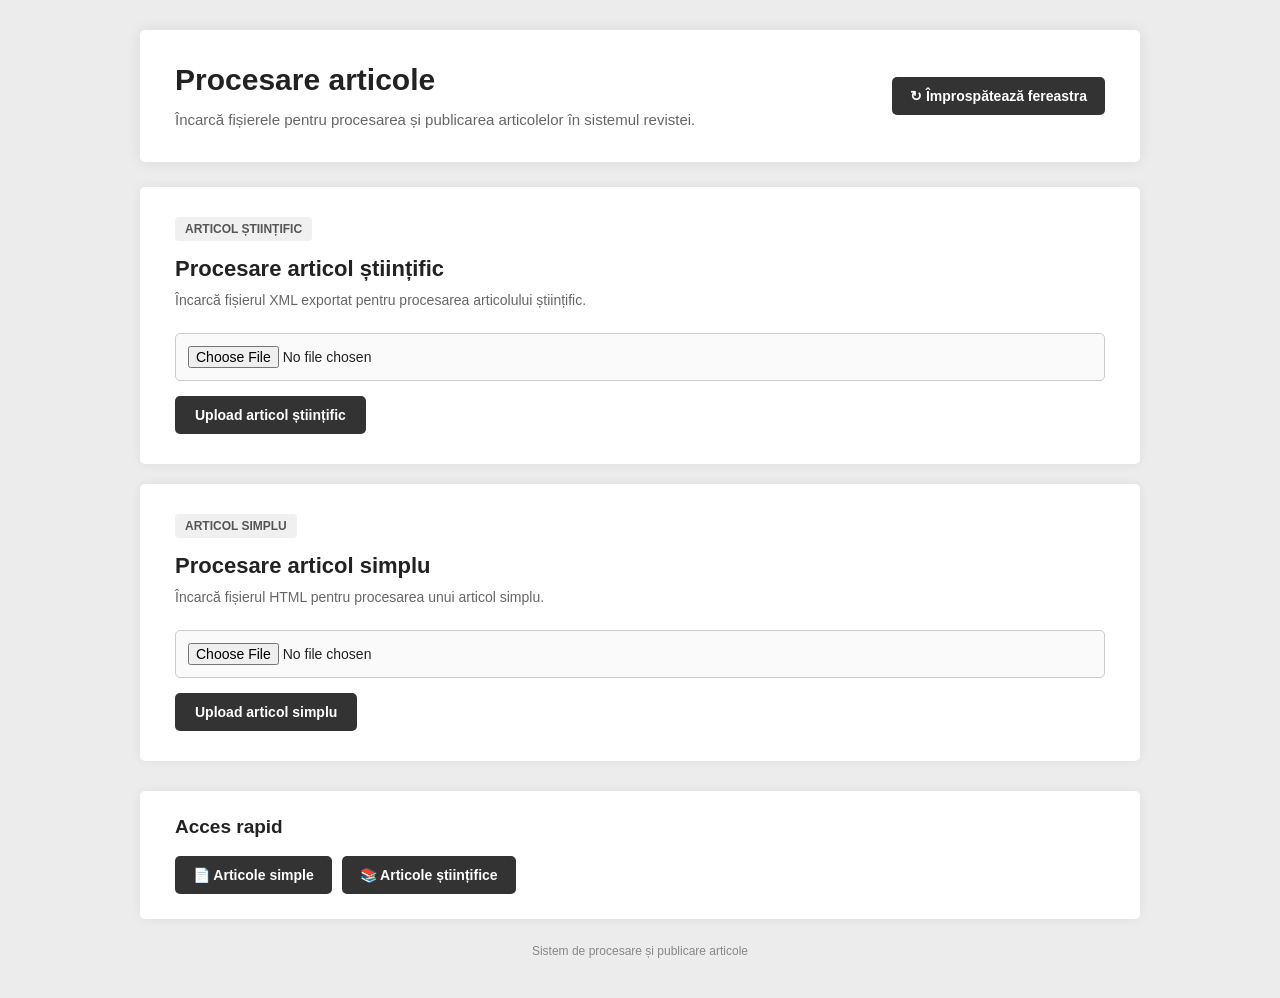
==== templates/index.html @ 657e6677 "Update index.html" ====
<!DOCTYPE html>

<html lang="ro">

<head>

    <meta charset="UTF-8">

    <meta
        name="viewport"
        content="width=device-width, initial-scale=1.0"
    >

    <title>Procesare articole</title>


    <style>

        /* ==================================================
           GENERAL
           ================================================== */

        * {
            box-sizing: border-box;
        }


        body {

            margin: 0;

            padding: 30px;

            background: #ececec;

            font-family:
                Arial,
                Helvetica,
                sans-serif;

            color: #222;

        }


        /* ==================================================
           CONTAINER PRINCIPAL
           ================================================== */

        .page-container {

            width: 100%;

            max-width: 1000px;

            margin: 0 auto;

        }


        /* ==================================================
           HEADER
           ================================================== */

        .page-header {

            background: #fff;

            padding: 30px 35px;

            border-radius: 5px;

            box-shadow:
                0 0 15px rgba(0,0,0,0.08);

            margin-bottom: 25px;

            display: flex;

            justify-content: space-between;

            align-items: center;

            gap: 25px;

        }


        .page-header-content {

            flex: 1;

        }


        .page-header h1 {

            margin: 0 0 10px 0;

            font-size: 30px;

            line-height: 1.3;

        }


        .page-header p {

            margin: 0;

            color: #666;

            font-size: 15px;

            line-height: 1.5;

        }


        /* ==================================================
           BUTON REFRESH
           ================================================== */

        .refresh-button {

            flex-shrink: 0;

            display: inline-flex;

            align-items: center;

            justify-content: center;

            gap: 7px;

            padding: 11px 18px;

            border: 0;

            border-radius: 5px;

            background: #333;

            color: #fff;

            font-size: 14px;

            font-weight: bold;

            cursor: pointer;

            white-space: nowrap;

        }


        .refresh-button:hover {

            background: #555;

        }


        .refresh-button:active {

            transform: translateY(1px);

        }


        /* ==================================================
           CARDURI PROCESARE
           ================================================== */

        .processing-card {

            background: #fff;

            padding: 30px 35px;

            border-radius: 5px;

            box-shadow:
                0 0 12px rgba(0,0,0,0.06);

            margin-bottom: 20px;

        }


        .processing-card h2 {

            margin: 0 0 8px 0;

            font-size: 22px;

        }


        .processing-description {

            margin: 0 0 22px 0;

            color: #666;

            font-size: 14px;

            line-height: 1.5;

        }


        /* ==================================================
           LABEL TIP ARTICOL
           ================================================== */

        .article-type {

            display: inline-block;

            margin-bottom: 15px;

            padding: 5px 10px;

            border-radius: 4px;

            background: #f0f0f0;

            color: #555;

            font-size: 12px;

            font-weight: bold;

        }


        /* ==================================================
           FORMULAR
           ================================================== */

        .upload-form {

            display: flex;

            flex-direction: column;

            gap: 15px;

        }


        /* ==================================================
           FILE INPUT
           ================================================== */

        .file-input {

            width: 100%;

            padding: 12px;

            border: 1px solid #ccc;

            border-radius: 5px;

            background: #fafafa;

            font-size: 14px;

            cursor: pointer;

        }


        .file-input:hover {

            background: #f5f5f5;

        }


        /* ==================================================
           BUTOANE UPLOAD
           ================================================== */

        .upload-button {

            display: inline-block;

            width: fit-content;

            padding: 11px 20px;

            border: 0;

            border-radius: 5px;

            background: #333;

            color: #fff;

            cursor: pointer;

            font-size: 14px;

            font-weight: bold;

        }


        .upload-button:hover {

            background: #555;

        }


        .upload-button:disabled {

            background: #999;

            cursor: not-allowed;

        }


        /* ==================================================
           ARTICOL SIMPLU
           ================================================== */

        .simple-button {

            background: #333;

        }


        .simple-button:hover {

            background: #555;

        }


        /* ==================================================
           ZONA PROGRES
           ================================================== */

        .progress-container {

            display: none;

            margin-top: 20px;

            padding: 20px;

            background: #fafafa;

            border: 1px solid #ddd;

            border-radius: 5px;

        }


        .progress-container.active {

            display: block;

        }


        .progress-header {

            display: flex;

            justify-content: space-between;

            align-items: center;

            margin-bottom: 10px;

            gap: 15px;

        }


        .progress-title {

            font-size: 14px;

            font-weight: bold;

            color: #333;

        }


        .progress-percent {

            font-size: 14px;

            font-weight: bold;

            color: #555;

        }


        .progress-bar {

            width: 100%;

            height: 20px;

            background: #e5e5e5;

            border-radius: 10px;

            overflow: hidden;

        }


        .progress-fill {

            width: 0%;

            height: 100%;

            background: #333;

            border-radius: 10px;

            transition: width 0.4s ease;

        }


        .progress-status {

            margin-top: 10px;

            color: #666;

            font-size: 13px;

        }


        /* ==================================================
           SUCCES
           ================================================== */

        .success-message {

            display: none;

            margin-top: 20px;

            padding: 20px;

            background: #f5f5f5;

            border: 1px solid #bbb;

            border-radius: 5px;

        }


        .success-message.active {

            display: block;

        }


        .success-title {

            margin-bottom: 8px;

            font-size: 18px;

            font-weight: bold;

            color: #198754;

        }


        .success-text {

            margin-bottom: 15px;

            color: #555;

            font-size: 14px;

        }


        .back-processing-button {

            display: inline-block;

            padding: 10px 18px;

            border-radius: 5px;

            background: #333;

            color: #fff;

            text-decoration: none;

            font-size: 14px;

            font-weight: bold;

            cursor: pointer;

            border: 0;

        }


        .back-processing-button:hover {

            background: #555;

        }


        /* ==================================================
           EROARE
           ================================================== */

        .error-message {

            display: none;

            margin-top: 20px;

            padding: 20px;

            background: #fafafa;

            border: 1px solid #bbb;

            border-radius: 5px;

        }


        .error-message.active {

            display: block;

        }


        .error-title {

            margin-bottom: 8px;

            font-size: 18px;

            font-weight: bold;

            color: #b00000;

        }


        .error-text {

            margin-bottom: 15px;

            color: #555;

            font-size: 14px;

            line-height: 1.5;

            word-break: break-word;

        }


        /* ==================================================
           NAVIGARE
           ================================================== */

        .navigation-section {

            background: #fff;

            padding: 25px 35px;

            border-radius: 5px;

            box-shadow:
                0 0 12px rgba(0,0,0,0.06);

            margin-top: 30px;

        }


        .navigation-title {

            margin: 0 0 18px 0;

            font-size: 19px;

        }


        .navigation-buttons {

            display: flex;

            flex-wrap: wrap;

            gap: 10px;

        }


        .navigation-button {

            display: inline-block;

            padding: 11px 18px;

            border-radius: 5px;

            background: #333;

            color: #fff;

            text-decoration: none;

            font-size: 14px;

            font-weight: bold;

        }


        .navigation-button:hover {

            background: #555;

        }


        .navigation-button.simple {

            background: #333;

        }


        .navigation-button.simple:hover {

            background: #555;

        }


        /* ==================================================
           FOOTER
           ================================================== */

        .footer {

            text-align: center;

            padding: 25px 0 10px 0;

            color: #888;

            font-size: 12px;

        }


        /* ==================================================
           MOBILE
           ================================================== */

        @media (max-width: 700px) {

            body {

                padding: 10px;

            }


            .page-header,
            .processing-card,
            .navigation-section {

                padding: 22px;

            }


            .page-header {

                flex-direction: column;

                align-items: stretch;

            }


            .page-header h1 {

                font-size: 25px;

            }


            .processing-card h2 {

                font-size: 20px;

            }


            .refresh-button {

                width: 100%;

            }


            .upload-button,
            .navigation-button {

                width: 100%;

                text-align: center;

            }


            .navigation-buttons {

                flex-direction: column;

            }


            .progress-header {

                align-items: flex-start;

            }

        }

    </style>

</head>


<body>


<div class="page-container">


    <!-- ==================================================
         HEADER
         ================================================== -->

    <header class="page-header">


        <div class="page-header-content">

            <h1>
                Procesare articole
            </h1>


            <p>
                Încarcă fișierele pentru procesarea și publicarea
                articolelor în sistemul revistei.
            </p>

        </div>


        <!-- ==================================================
             BUTON REFRESH
             ================================================== -->

        <button
            type="button"
            class="refresh-button"
            onclick="window.location.reload();"
            title="Împrospătează pagina"
        >
            ↻ Împrospătează fereastra
        </button>


    </header>


    <!-- ==================================================
         ARTICOL ȘTIINȚIFIC
         ================================================== -->

    <section
        class="processing-card"
        id="scientificCard"
    >

        <span class="article-type">
            ARTICOL ȘTIINȚIFIC
        </span>


        <h2>
            Procesare articol științific
        </h2>


        <p class="processing-description">
            Încarcă fișierul XML exportat pentru procesarea
            articolului științific.
        </p>


        <form
            id="scientificForm"
            action="/upload/"
            method="post"
            enctype="multipart/form-data"
            class="upload-form"
        >

            <input
                type="file"
                name="file"
                accept=".xml"
                class="file-input"
                id="scientificFile"
                required
            >


            <button
                type="submit"
                class="upload-button"
                id="scientificButton"
            >
                Upload articol științific
            </button>

        </form>


        <!-- ==================================================
             PROGRES ȘTIINȚIFIC
             ================================================== -->

        <div
            class="progress-container"
            id="scientificProgress"
        >

            <div class="progress-header">

                <div
                    class="progress-title"
                    id="scientificProgressTitle"
                >
                    Se procesează articolul...
                </div>


                <div
                    class="progress-percent"
                    id="scientificProgressPercent"
                >
                    0%
                </div>

            </div>


            <div class="progress-bar">

                <div
                    class="progress-fill"
                    id="scientificProgressFill"
                ></div>

            </div>


            <div
                class="progress-status"
                id="scientificProgressStatus"
            >
                Se pregătește fișierul...
            </div>

        </div>


        <!-- ==================================================
             SUCCES ȘTIINȚIFIC
             ================================================== -->

        <div
            class="success-message"
            id="scientificSuccess"
        >

            <div class="success-title">
                ✓ Articol procesat cu succes!
            </div>


            <div class="success-text">
                Articolul științific a fost procesat și
                publicat cu succes în sistem.
            </div>

        </div>


        <!-- ==================================================
             EROARE ȘTIINȚIFICĂ
             ================================================== -->

        <div
            class="error-message"
            id="scientificError"
        >

            <div class="error-title">
                ✕ A apărut o eroare
            </div>


            <div
                class="error-text"
                id="scientificErrorText"
            >
                Articolul nu a putut fi procesat.
            </div>


            <button
                type="button"
                class="back-processing-button"
                onclick="resetProcessing('scientific')"
            >
                ← Încearcă din nou
            </button>

        </div>

    </section>


    <!-- ==================================================
         ARTICOL SIMPLU
         ================================================== -->

    <section
        class="processing-card"
        id="simpleCard"
    >

        <span class="article-type">
            ARTICOL SIMPLU
        </span>


        <h2>
            Procesare articol simplu
        </h2>


        <p class="processing-description">
            Încarcă fișierul HTML pentru procesarea
            unui articol simplu.
        </p>


        <form
            id="simpleForm"
            action="/upload-simple/"
            method="post"
            enctype="multipart/form-data"
            class="upload-form"
        >

            <input
                type="file"
                name="file"
                accept=".html"
                class="file-input"
                id="simpleFile"
                required
            >


            <button
                type="submit"
                class="upload-button simple-button"
                id="simpleButton"
            >
                Upload articol simplu
            </button>

        </form>


        <!-- ==================================================
             PROGRES SIMPLU
             ================================================== -->

        <div
            class="progress-container"
            id="simpleProgress"
        >

            <div class="progress-header">

                <div
                    class="progress-title"
                    id="simpleProgressTitle"
                >
                    Se procesează articolul...
                </div>


                <div
                    class="progress-percent"
                    id="simpleProgressPercent"
                >
                    0%
                </div>

            </div>


            <div class="progress-bar">

                <div
                    class="progress-fill"
                    id="simpleProgressFill"
                ></div>

            </div>


            <div
                class="progress-status"
                id="simpleProgressStatus"
            >
                Se pregătește fișierul...
            </div>

        </div>


        <!-- ==================================================
             SUCCES SIMPLU
             ================================================== -->

        <div
            class="success-message"
            id="simpleSuccess"
        >

            <div class="success-title">
                ✓ Articol procesat cu succes!
            </div>


            <div class="success-text">
                Articolul simplu a fost procesat și
                publicat cu succes în sistem.
            </div>

        </div>


        <!-- ==================================================
             EROARE SIMPLU
             ================================================== -->

        <div
            class="error-message"
            id="simpleError"
        >

            <div class="error-title">
                ✕ A apărut o eroare
            </div>


            <div
                class="error-text"
                id="simpleErrorText"
            >
                Articolul nu a putut fi procesat.
            </div>


            <button
                type="button"
                class="back-processing-button"
                onclick="resetProcessing('simple')"
            >
                ← Încearcă din nou
            </button>

        </div>

    </section>


    <!-- ==================================================
         NAVIGARE
         ================================================== -->

    <section class="navigation-section">

        <h2 class="navigation-title">
            Acces rapid
        </h2>


        <div class="navigation-buttons">


            <!-- ARTICOLE SIMPLE -->

            <a
                href="https://diaconu-daniel.ro/reviste/simple/articole/"
                class="navigation-button simple"
                target="_blank"
                rel="noopener noreferrer"
            >
                📄 Articole simple
            </a>


            <!-- ARTICOLE ȘTIINȚIFICE -->

            <a
                href="https://diaconu-daniel.ro/reviste/articole.php"
                class="navigation-button"
                target="_blank"
                rel="noopener noreferrer"
            >
                📚 Articole științifice
            </a>


        </div>

    </section>


    <!-- ==================================================
         FOOTER
         ================================================== -->

    <div class="footer">

        Sistem de procesare și publicare articole

    </div>


</div>


<script>


/* ======================================================
   FUNCȚIE GENERALĂ - PROGRES
   ====================================================== */

function setProgress(type, percent, status)
{

    const prefix =
        type === 'scientific'
            ? 'scientific'
            : 'simple';


    const fill =
        document.getElementById(
            prefix + 'ProgressFill'
        );


    const percentElement =
        document.getElementById(
            prefix + 'ProgressPercent'
        );


    const statusElement =
        document.getElementById(
            prefix + 'ProgressStatus'
        );


    fill.style.width =
        percent + '%';


    percentElement.textContent =
        percent + '%';


    statusElement.textContent =
        status;

}


/* ======================================================
   AFIȘARE PROGRES
   ====================================================== */

function showProgress(type)
{

    const prefix =
        type === 'scientific'
            ? 'scientific'
            : 'simple';


    document
        .getElementById(
            prefix + 'Progress'
        )
        .classList.add('active');


    document
        .getElementById(
            prefix + 'Success'
        )
        .classList.remove('active');


    document
        .getElementById(
            prefix + 'Error'
        )
        .classList.remove('active');


    setProgress(
        type,
        0,
        'Se pregătește fișierul...'
    );

}


/* ======================================================
   SUCCES
   ====================================================== */

function showSuccess(type)
{

    const prefix =
        type === 'scientific'
            ? 'scientific'
            : 'simple';


    setProgress(
        type,
        100,
        'Procesarea a fost finalizată.'
    );


    setTimeout(
        function()
        {

            document
                .getElementById(
                    prefix + 'Progress'
                )
                .classList.remove('active');


            document
                .getElementById(
                    prefix + 'Success'
                )
                .classList.add('active');


        },
        500
    );

}


/* ======================================================
   EROARE
   ====================================================== */

function showError(type, message)
{

    const prefix =
        type === 'scientific'
            ? 'scientific'
            : 'simple';


    document
        .getElementById(
            prefix + 'Progress'
        )
        .classList.remove('active');


    document
        .getElementById(
            prefix + 'ErrorText'
        )
        .textContent =
            message ||
            'Articolul nu a putut fi procesat.';


    document
        .getElementById(
            prefix + 'Error'
        )
        .classList.add('active');

}


/* ======================================================
   RESET
   ====================================================== */

function resetProcessing(type)
{

    const prefix =
        type === 'scientific'
            ? 'scientific'
            : 'simple';


    document
        .getElementById(
            prefix + 'Progress'
        )
        .classList.remove('active');


    document
        .getElementById(
            prefix + 'Success'
        )
        .classList.remove('active');


    document
        .getElementById(
            prefix + 'Error'
        )
        .classList.remove('active');


    document
        .getElementById(
            prefix + 'Form'
        )
        .reset();


    document
        .getElementById(
            prefix + 'Button'
        )
        .disabled = false;


    setProgress(
        type,
        0,
        'Se pregătește fișierul...'
    );

}


/* ======================================================
   PROGRES ANIMAT
   ====================================================== */

function simulateProgress(type)
{

    let progress = 0;


    setProgress(
        type,
        5,
        'Se încarcă fișierul...'
    );


    const interval =
        setInterval(
            function()
            {

                if (progress < 25) {

                    progress += 5;

                    setProgress(
                        type,
                        progress,
                        'Se salvează fișierul...'
                    );

                }

                else if (progress < 50) {

                    progress += 3;

                    setProgress(
                        type,
                        progress,
                        'Se procesează fișierul...'
                    );

                }

                else if (progress < 75) {

                    progress += 2;

                    setProgress(
                        type,
                        progress,
                        'Se generează conținutul...'
                    );

                }

                else if (progress < 90) {

                    progress += 1;

                    setProgress(
                        type,
                        progress,
                        'Se publică articolul...'
                    );

                }

                else {

                    clearInterval(
                        interval
                    );

                }

            },
            180
        );


    return interval;

}


/* ======================================================
   UPLOAD GENERAL
   ====================================================== */

async function processUpload(
    type,
    form
)
{

    const prefix =
        type === 'scientific'
            ? 'scientific'
            : 'simple';


    const button =
        document.getElementById(
            prefix + 'Button'
        );


    const fileInput =
        document.getElementById(
            prefix + 'File'
        );


    const file =
        fileInput.files[0];


    if (!file) {

        alert(
            'Selectează mai întâi un fișier.'
        );

        return;

    }


    /* --------------------------------------------------
       Pregătire
       -------------------------------------------------- */

    button.disabled = true;


    showProgress(
        type
    );


    const progressInterval =
        simulateProgress(
            type
        );


    /* --------------------------------------------------
       FormData
       -------------------------------------------------- */

    const formData =
        new FormData();


    formData.append(
        'file',
        file
    );


    try {


        /* ----------------------------------------------
           Upload
           ---------------------------------------------- */

        const response =
            await fetch(
                form.action,
                {
                    method: 'POST',
                    body: formData
                }
            );


        /* ----------------------------------------------
           Citim răspunsul
           ---------------------------------------------- */

        const text =
            await response.text();


        let data;


        try {

            data =
                JSON.parse(text);

        }

        catch (jsonError) {

            throw new Error(
                'Serverul nu a returnat un răspuns JSON valid.'
            );

        }


        /* ----------------------------------------------
           Oprim progresul animat
           ---------------------------------------------- */

        clearInterval(
            progressInterval
        );


        /* ----------------------------------------------
           Verificare succes
           ---------------------------------------------- */

        if (
            response.ok &&
            data.success
        ) {

            showSuccess(
                type
            );


            return;

        }


        /* ----------------------------------------------
           Eroare API
           ---------------------------------------------- */

        throw new Error(
            data.message ||
            'Articolul nu a putut fi procesat.'
        );


    }

    catch (error) {


        clearInterval(
            progressInterval
        );


        console.error(
            'Upload error:',
            error
        );


        showError(
            type,
            error.message
        );


        button.disabled =
            false;

    }

}


/* ======================================================
   FORMULAR ARTICOL ȘTIINȚIFIC
   ====================================================== */

document
    .getElementById(
        'scientificForm'
    )
    .addEventListener(
        'submit',
        function(event)
        {

            event.preventDefault();


            processUpload(
                'scientific',
                this
            );

        }
    );


/* ======================================================
   FORMULAR ARTICOL SIMPLU
   ====================================================== */

document
    .getElementById(
        'simpleForm'
    )
    .addEventListener(
        'submit',
        function(event)
        {

            event.preventDefault();


            processUpload(
                'simple',
                this
            );

        }
    );


</script>


</body>

</html>
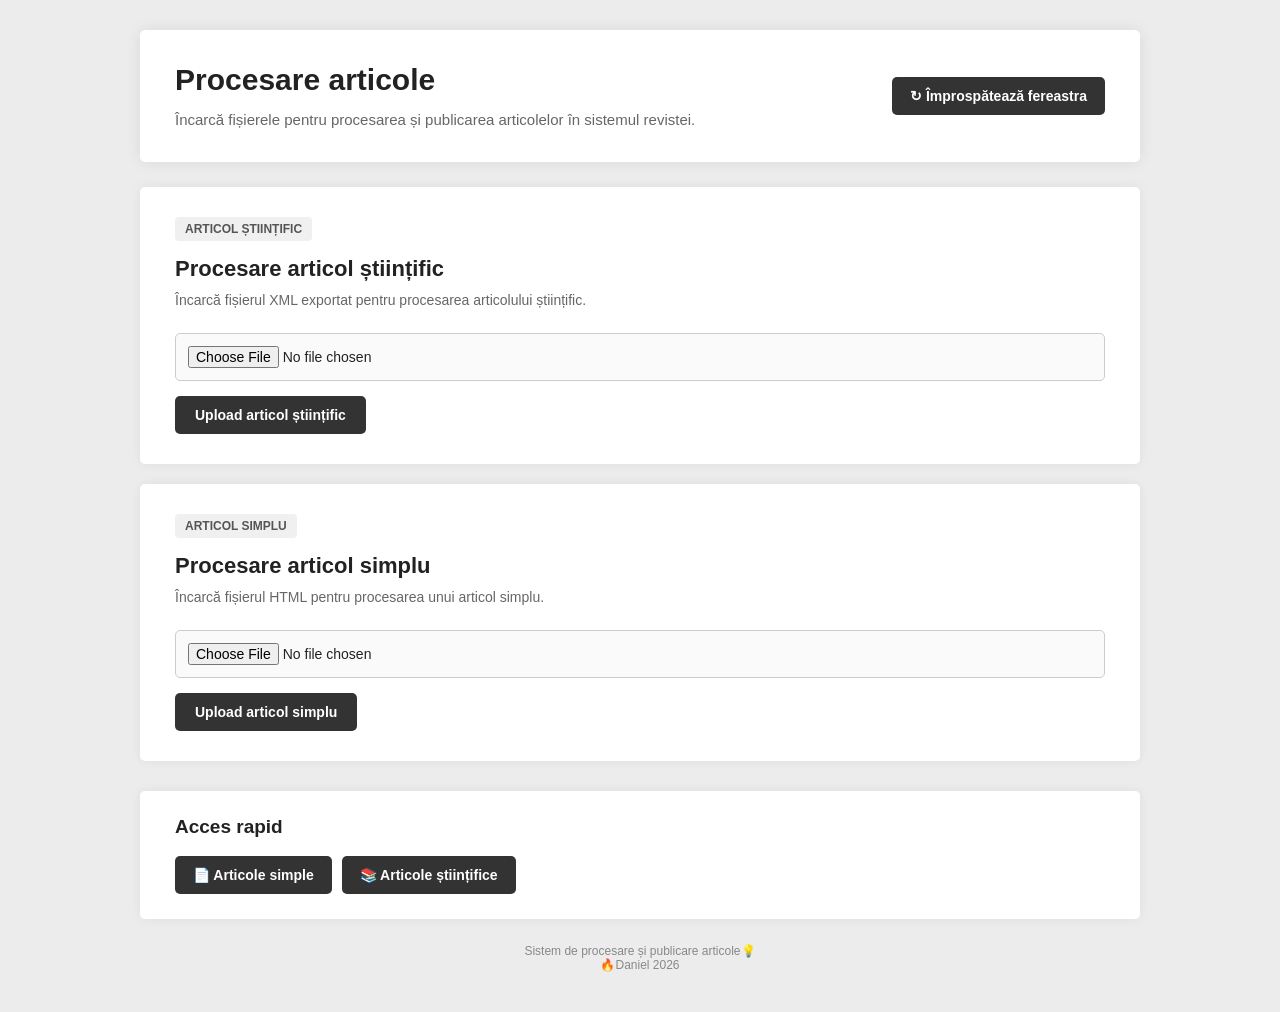
==== commit 477b6f90: "Update index.html" ====
--- a/templates/index.html
+++ b/templates/index.html
@@ -1184,7 +1184,8 @@
 
     <div class="footer">
 
-        Sistem de procesare și publicare articole
+        Sistem de procesare și publicare articole💡<br>
+        🔥Daniel 2026
 
     </div>
 
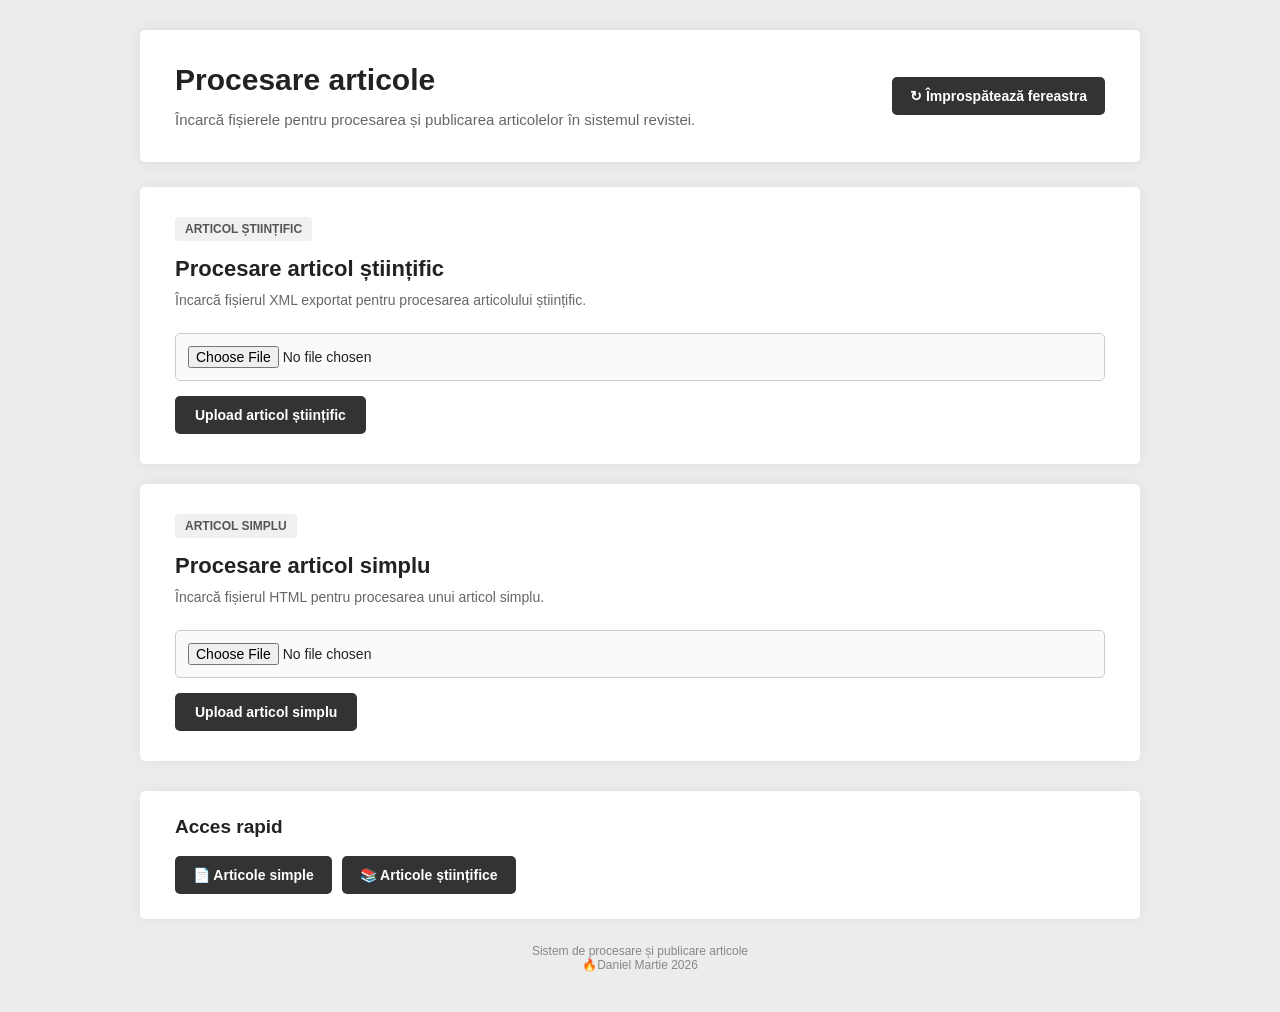
==== commit 33d13c71: "Update index.html" ====
--- a/templates/index.html
+++ b/templates/index.html
@@ -1184,8 +1184,8 @@
 
     <div class="footer">
 
-        Sistem de procesare și publicare articole💡<br>
-        🔥Daniel 2026
+        Sistem de procesare și publicare articole<br>
+        🔥Daniel Martie 2026
 
     </div>
 
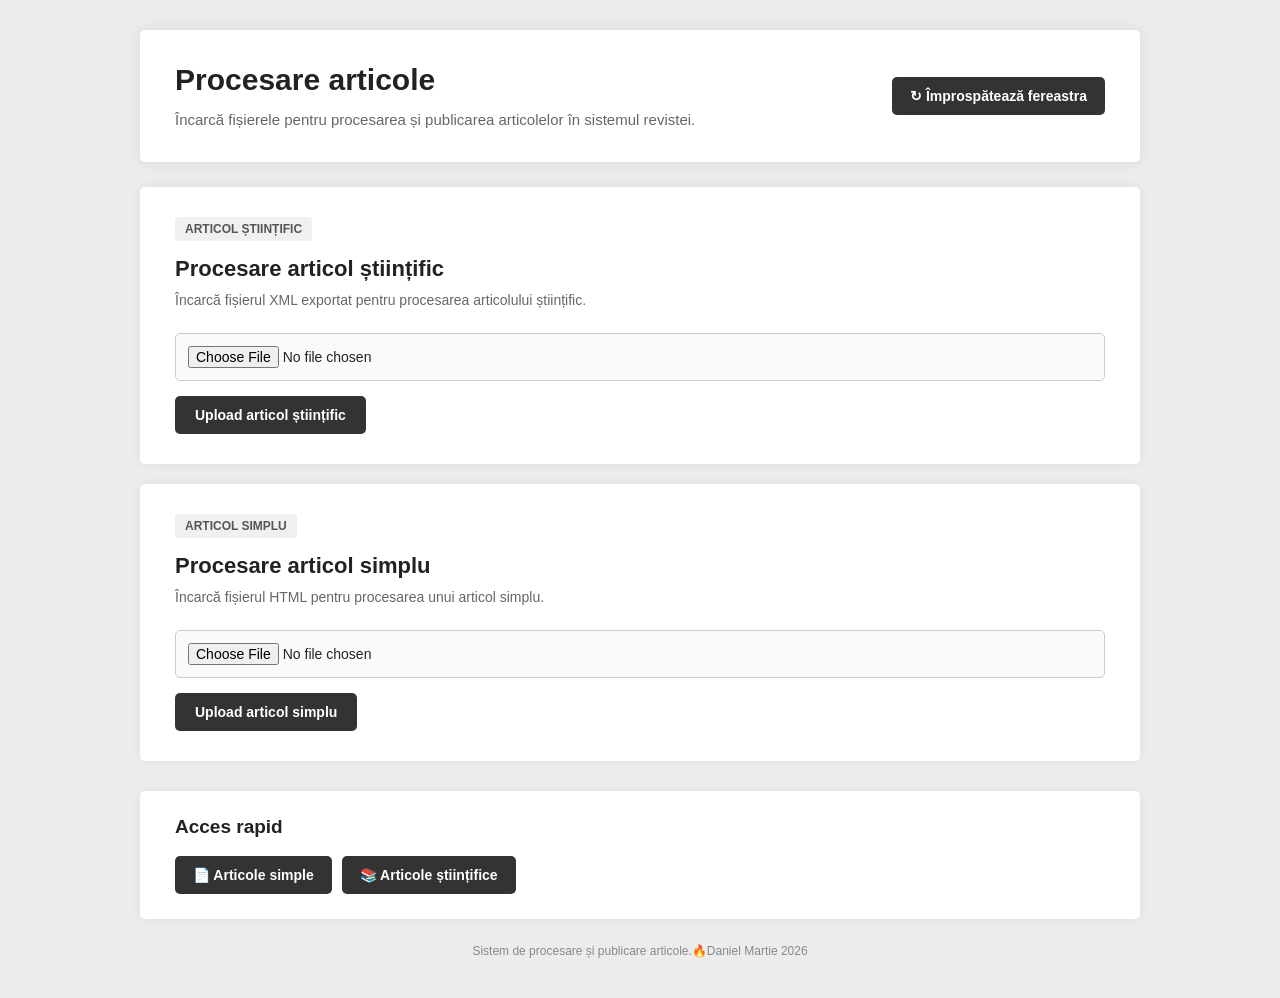
==== commit a15aeb7a: "Update index.html" ====
--- a/templates/index.html
+++ b/templates/index.html
@@ -1184,8 +1184,7 @@
 
     <div class="footer">
 
-        Sistem de procesare și publicare articole<br>
-        🔥Daniel Martie 2026
+        Sistem de procesare și publicare articole.🔥Daniel Martie 2026
 
     </div>
 
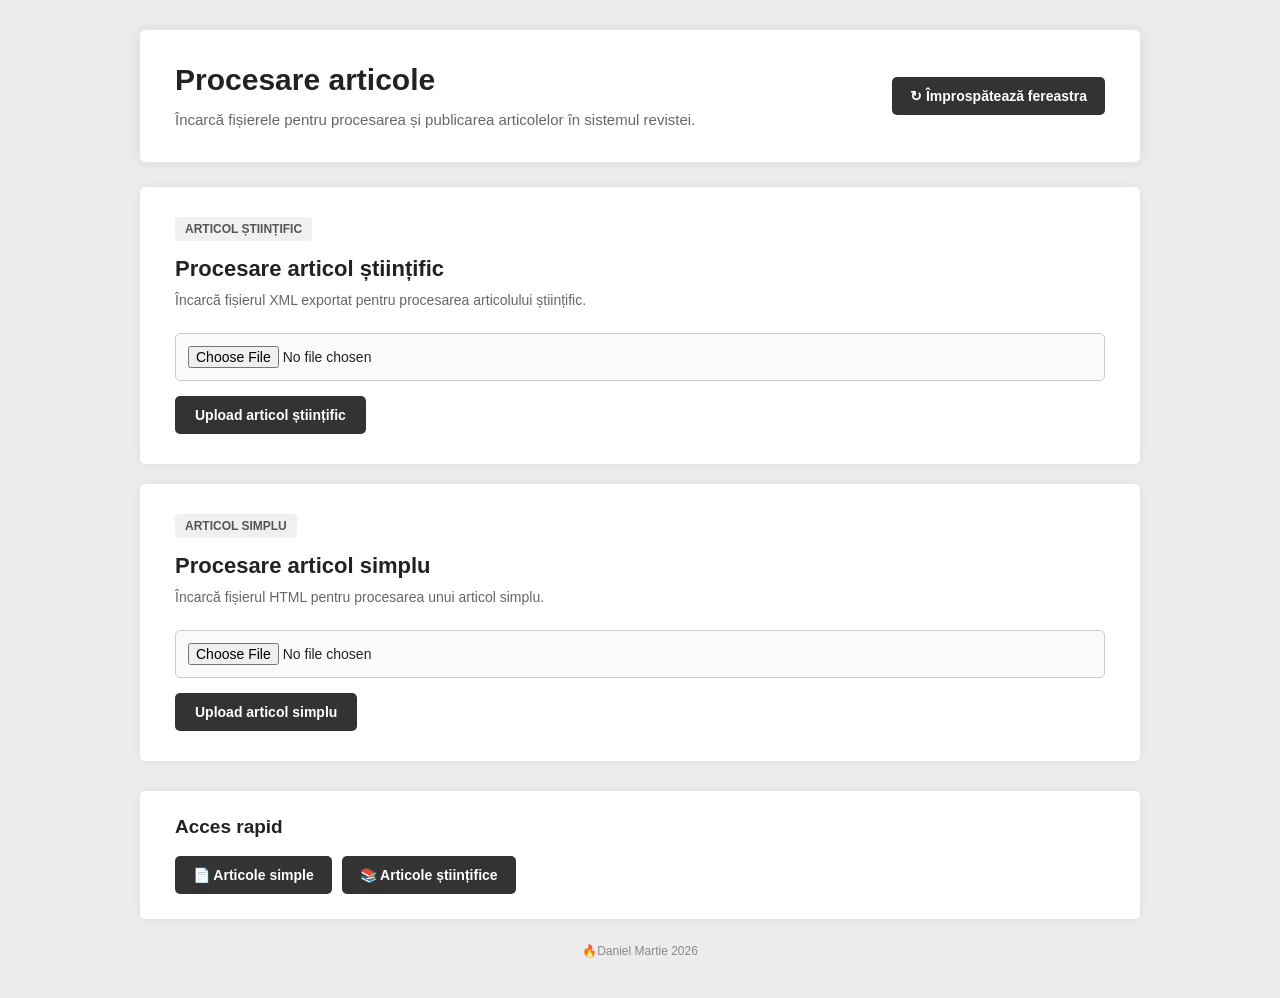
==== commit 39ed9e52: "Update index.html" ====
--- a/templates/index.html
+++ b/templates/index.html
@@ -1184,7 +1184,7 @@
 
     <div class="footer">
 
-        Sistem de procesare și publicare articole.🔥Daniel Martie 2026
+       🔥Daniel Martie 2026
 
     </div>
 
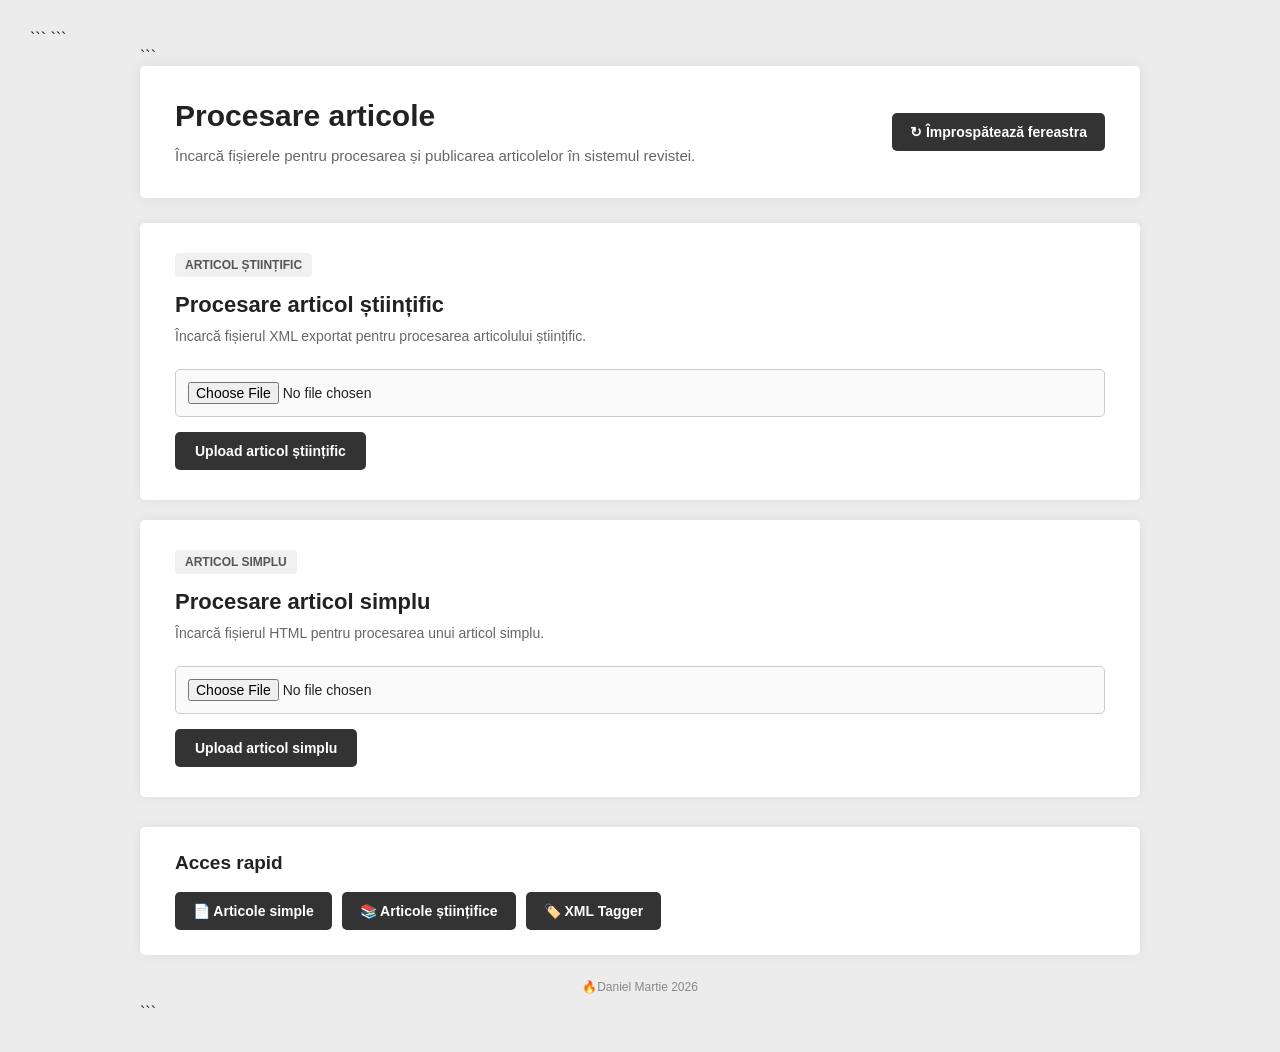
==== commit 4afe733e: "Update index.html" ====
--- a/templates/index.html
+++ b/templates/index.html
@@ -4,1193 +4,1220 @@
 
 <head>
 
-    <meta charset="UTF-8">
-
-    <meta
-        name="viewport"
-        content="width=device-width, initial-scale=1.0"
+```
+<meta charset="UTF-8">
+
+<meta
+    name="viewport"
+    content="width=device-width, initial-scale=1.0"
+>
+
+<title>Procesare articole</title>
+
+
+<style>
+
+    /* ==================================================
+       GENERAL
+       ================================================== */
+
+    * {
+        box-sizing: border-box;
+    }
+
+
+    body {
+
+        margin: 0;
+
+        padding: 30px;
+
+        background: #ececec;
+
+        font-family:
+            Arial,
+            Helvetica,
+            sans-serif;
+
+        color: #222;
+
+    }
+
+
+    /* ==================================================
+       CONTAINER PRINCIPAL
+       ================================================== */
+
+    .page-container {
+
+        width: 100%;
+
+        max-width: 1000px;
+
+        margin: 0 auto;
+
+    }
+
+
+    /* ==================================================
+       HEADER
+       ================================================== */
+
+    .page-header {
+
+        background: #fff;
+
+        padding: 30px 35px;
+
+        border-radius: 5px;
+
+        box-shadow:
+            0 0 15px rgba(0,0,0,0.08);
+
+        margin-bottom: 25px;
+
+        display: flex;
+
+        justify-content: space-between;
+
+        align-items: center;
+
+        gap: 25px;
+
+    }
+
+
+    .page-header-content {
+
+        flex: 1;
+
+    }
+
+
+    .page-header h1 {
+
+        margin: 0 0 10px 0;
+
+        font-size: 30px;
+
+        line-height: 1.3;
+
+    }
+
+
+    .page-header p {
+
+        margin: 0;
+
+        color: #666;
+
+        font-size: 15px;
+
+        line-height: 1.5;
+
+    }
+
+
+    /* ==================================================
+       BUTON REFRESH
+       ================================================== */
+
+    .refresh-button {
+
+        flex-shrink: 0;
+
+        display: inline-flex;
+
+        align-items: center;
+
+        justify-content: center;
+
+        gap: 7px;
+
+        padding: 11px 18px;
+
+        border: 0;
+
+        border-radius: 5px;
+
+        background: #333;
+
+        color: #fff;
+
+        font-size: 14px;
+
+        font-weight: bold;
+
+        cursor: pointer;
+
+        white-space: nowrap;
+
+    }
+
+
+    .refresh-button:hover {
+
+        background: #555;
+
+    }
+
+
+    .refresh-button:active {
+
+        transform: translateY(1px);
+
+    }
+
+
+    /* ==================================================
+       CARDURI PROCESARE
+       ================================================== */
+
+    .processing-card {
+
+        background: #fff;
+
+        padding: 30px 35px;
+
+        border-radius: 5px;
+
+        box-shadow:
+            0 0 12px rgba(0,0,0,0.06);
+
+        margin-bottom: 20px;
+
+    }
+
+
+    .processing-card h2 {
+
+        margin: 0 0 8px 0;
+
+        font-size: 22px;
+
+    }
+
+
+    .processing-description {
+
+        margin: 0 0 22px 0;
+
+        color: #666;
+
+        font-size: 14px;
+
+        line-height: 1.5;
+
+    }
+
+
+    /* ==================================================
+       LABEL TIP ARTICOL
+       ================================================== */
+
+    .article-type {
+
+        display: inline-block;
+
+        margin-bottom: 15px;
+
+        padding: 5px 10px;
+
+        border-radius: 4px;
+
+        background: #f0f0f0;
+
+        color: #555;
+
+        font-size: 12px;
+
+        font-weight: bold;
+
+    }
+
+
+    /* ==================================================
+       FORMULAR
+       ================================================== */
+
+    .upload-form {
+
+        display: flex;
+
+        flex-direction: column;
+
+        gap: 15px;
+
+    }
+
+
+    /* ==================================================
+       FILE INPUT
+       ================================================== */
+
+    .file-input {
+
+        width: 100%;
+
+        padding: 12px;
+
+        border: 1px solid #ccc;
+
+        border-radius: 5px;
+
+        background: #fafafa;
+
+        font-size: 14px;
+
+        cursor: pointer;
+
+    }
+
+
+    .file-input:hover {
+
+        background: #f5f5f5;
+
+    }
+
+
+    /* ==================================================
+       BUTOANE UPLOAD
+       ================================================== */
+
+    .upload-button {
+
+        display: inline-block;
+
+        width: fit-content;
+
+        padding: 11px 20px;
+
+        border: 0;
+
+        border-radius: 5px;
+
+        background: #333;
+
+        color: #fff;
+
+        cursor: pointer;
+
+        font-size: 14px;
+
+        font-weight: bold;
+
+    }
+
+
+    .upload-button:hover {
+
+        background: #555;
+
+    }
+
+
+    .upload-button:disabled {
+
+        background: #999;
+
+        cursor: not-allowed;
+
+    }
+
+
+    /* ==================================================
+       ARTICOL SIMPLU
+       ================================================== */
+
+    .simple-button {
+
+        background: #333;
+
+    }
+
+
+    .simple-button:hover {
+
+        background: #555;
+
+    }
+
+
+    /* ==================================================
+       ZONA PROGRES
+       ================================================== */
+
+    .progress-container {
+
+        display: none;
+
+        margin-top: 20px;
+
+        padding: 20px;
+
+        background: #fafafa;
+
+        border: 1px solid #ddd;
+
+        border-radius: 5px;
+
+    }
+
+
+    .progress-container.active {
+
+        display: block;
+
+    }
+
+
+    .progress-header {
+
+        display: flex;
+
+        justify-content: space-between;
+
+        align-items: center;
+
+        margin-bottom: 10px;
+
+        gap: 15px;
+
+    }
+
+
+    .progress-title {
+
+        font-size: 14px;
+
+        font-weight: bold;
+
+        color: #333;
+
+    }
+
+
+    .progress-percent {
+
+        font-size: 14px;
+
+        font-weight: bold;
+
+        color: #555;
+
+    }
+
+
+    .progress-bar {
+
+        width: 100%;
+
+        height: 20px;
+
+        background: #e5e5e5;
+
+        border-radius: 10px;
+
+        overflow: hidden;
+
+    }
+
+
+    .progress-fill {
+
+        width: 0%;
+
+        height: 100%;
+
+        background: #333;
+
+        border-radius: 10px;
+
+        transition: width 0.4s ease;
+
+    }
+
+
+    .progress-status {
+
+        margin-top: 10px;
+
+        color: #666;
+
+        font-size: 13px;
+
+    }
+
+
+    /* ==================================================
+       SUCCES
+       ================================================== */
+
+    .success-message {
+
+        display: none;
+
+        margin-top: 20px;
+
+        padding: 20px;
+
+        background: #f5f5f5;
+
+        border: 1px solid #bbb;
+
+        border-radius: 5px;
+
+    }
+
+
+    .success-message.active {
+
+        display: block;
+
+    }
+
+
+    .success-title {
+
+        margin-bottom: 8px;
+
+        font-size: 18px;
+
+        font-weight: bold;
+
+        color: #198754;
+
+    }
+
+
+    .success-text {
+
+        margin-bottom: 15px;
+
+        color: #555;
+
+        font-size: 14px;
+
+    }
+
+
+    .back-processing-button {
+
+        display: inline-block;
+
+        padding: 10px 18px;
+
+        border-radius: 5px;
+
+        background: #333;
+
+        color: #fff;
+
+        text-decoration: none;
+
+        font-size: 14px;
+
+        font-weight: bold;
+
+        cursor: pointer;
+
+        border: 0;
+
+    }
+
+
+    .back-processing-button:hover {
+
+        background: #555;
+
+    }
+
+
+    /* ==================================================
+       EROARE
+       ================================================== */
+
+    .error-message {
+
+        display: none;
+
+        margin-top: 20px;
+
+        padding: 20px;
+
+        background: #fafafa;
+
+        border: 1px solid #bbb;
+
+        border-radius: 5px;
+
+    }
+
+
+    .error-message.active {
+
+        display: block;
+
+    }
+
+
+    .error-title {
+
+        margin-bottom: 8px;
+
+        font-size: 18px;
+
+        font-weight: bold;
+
+        color: #b00000;
+
+    }
+
+
+    .error-text {
+
+        margin-bottom: 15px;
+
+        color: #555;
+
+        font-size: 14px;
+
+        line-height: 1.5;
+
+        word-break: break-word;
+
+    }
+
+
+    /* ==================================================
+       NAVIGARE
+       ================================================== */
+
+    .navigation-section {
+
+        background: #fff;
+
+        padding: 25px 35px;
+
+        border-radius: 5px;
+
+        box-shadow:
+            0 0 12px rgba(0,0,0,0.06);
+
+        margin-top: 30px;
+
+    }
+
+
+    .navigation-title {
+
+        margin: 0 0 18px 0;
+
+        font-size: 19px;
+
+    }
+
+
+    .navigation-buttons {
+
+        display: flex;
+
+        flex-wrap: wrap;
+
+        gap: 10px;
+
+    }
+
+
+    .navigation-button {
+
+        display: inline-block;
+
+        padding: 11px 18px;
+
+        border-radius: 5px;
+
+        background: #333;
+
+        color: #fff;
+
+        text-decoration: none;
+
+        font-size: 14px;
+
+        font-weight: bold;
+
+    }
+
+
+    .navigation-button:hover {
+
+        background: #555;
+
+    }
+
+
+    .navigation-button.simple {
+
+        background: #333;
+
+    }
+
+
+    .navigation-button.simple:hover {
+
+        background: #555;
+
+    }
+
+
+    /* ==================================================
+       XML TAGGER
+       ================================================== */
+
+    .navigation-button.tagger {
+
+        background: #333;
+
+    }
+
+
+    .navigation-button.tagger:hover {
+
+        background: #555;
+
+    }
+
+
+    /* ==================================================
+       FOOTER
+       ================================================== */
+
+    .footer {
+
+        text-align: center;
+
+        padding: 25px 0 10px 0;
+
+        color: #888;
+
+        font-size: 12px;
+
+    }
+
+
+    /* ==================================================
+       MOBILE
+       ================================================== */
+
+    @media (max-width: 700px) {
+
+        body {
+
+            padding: 10px;
+
+        }
+
+
+        .page-header,
+        .processing-card,
+        .navigation-section {
+
+            padding: 22px;
+
+        }
+
+
+        .page-header {
+
+            flex-direction: column;
+
+            align-items: stretch;
+
+        }
+
+
+        .page-header h1 {
+
+            font-size: 25px;
+
+        }
+
+
+        .processing-card h2 {
+
+            font-size: 20px;
+
+        }
+
+
+        .refresh-button {
+
+            width: 100%;
+
+        }
+
+
+        .upload-button,
+        .navigation-button {
+
+            width: 100%;
+
+            text-align: center;
+
+        }
+
+
+        .navigation-buttons {
+
+            flex-direction: column;
+
+        }
+
+
+        .progress-header {
+
+            align-items: flex-start;
+
+        }
+
+    }
+
+</style>
+```
+
+</head>
+
+<body>
+
+<div class="page-container">
+
+```
+<!-- ==================================================
+     HEADER
+     ================================================== -->
+
+<header class="page-header">
+
+
+    <div class="page-header-content">
+
+        <h1>
+            Procesare articole
+        </h1>
+
+
+        <p>
+            Încarcă fișierele pentru procesarea și publicarea
+            articolelor în sistemul revistei.
+        </p>
+
+    </div>
+
+
+    <!-- ==================================================
+         BUTON REFRESH
+         ================================================== -->
+
+    <button
+        type="button"
+        class="refresh-button"
+        onclick="window.location.reload();"
+        title="Împrospătează pagina"
     >
-
-    <title>Procesare articole</title>
-
-
-    <style>
-
-        /* ==================================================
-           GENERAL
-           ================================================== */
-
-        * {
-            box-sizing: border-box;
-        }
-
-
-        body {
-
-            margin: 0;
-
-            padding: 30px;
-
-            background: #ececec;
-
-            font-family:
-                Arial,
-                Helvetica,
-                sans-serif;
-
-            color: #222;
-
-        }
-
-
-        /* ==================================================
-           CONTAINER PRINCIPAL
-           ================================================== */
-
-        .page-container {
-
-            width: 100%;
-
-            max-width: 1000px;
-
-            margin: 0 auto;
-
-        }
-
-
-        /* ==================================================
-           HEADER
-           ================================================== */
-
-        .page-header {
-
-            background: #fff;
-
-            padding: 30px 35px;
-
-            border-radius: 5px;
-
-            box-shadow:
-                0 0 15px rgba(0,0,0,0.08);
-
-            margin-bottom: 25px;
-
-            display: flex;
-
-            justify-content: space-between;
-
-            align-items: center;
-
-            gap: 25px;
-
-        }
-
-
-        .page-header-content {
-
-            flex: 1;
-
-        }
-
-
-        .page-header h1 {
-
-            margin: 0 0 10px 0;
-
-            font-size: 30px;
-
-            line-height: 1.3;
-
-        }
-
-
-        .page-header p {
-
-            margin: 0;
-
-            color: #666;
-
-            font-size: 15px;
-
-            line-height: 1.5;
-
-        }
-
-
-        /* ==================================================
-           BUTON REFRESH
-           ================================================== */
-
-        .refresh-button {
-
-            flex-shrink: 0;
-
-            display: inline-flex;
-
-            align-items: center;
-
-            justify-content: center;
-
-            gap: 7px;
-
-            padding: 11px 18px;
-
-            border: 0;
-
-            border-radius: 5px;
-
-            background: #333;
-
-            color: #fff;
-
-            font-size: 14px;
-
-            font-weight: bold;
-
-            cursor: pointer;
-
-            white-space: nowrap;
-
-        }
-
-
-        .refresh-button:hover {
-
-            background: #555;
-
-        }
-
-
-        .refresh-button:active {
-
-            transform: translateY(1px);
-
-        }
-
-
-        /* ==================================================
-           CARDURI PROCESARE
-           ================================================== */
-
-        .processing-card {
-
-            background: #fff;
-
-            padding: 30px 35px;
-
-            border-radius: 5px;
-
-            box-shadow:
-                0 0 12px rgba(0,0,0,0.06);
-
-            margin-bottom: 20px;
-
-        }
-
-
-        .processing-card h2 {
-
-            margin: 0 0 8px 0;
-
-            font-size: 22px;
-
-        }
-
-
-        .processing-description {
-
-            margin: 0 0 22px 0;
-
-            color: #666;
-
-            font-size: 14px;
-
-            line-height: 1.5;
-
-        }
-
-
-        /* ==================================================
-           LABEL TIP ARTICOL
-           ================================================== */
-
-        .article-type {
-
-            display: inline-block;
-
-            margin-bottom: 15px;
-
-            padding: 5px 10px;
-
-            border-radius: 4px;
-
-            background: #f0f0f0;
-
-            color: #555;
-
-            font-size: 12px;
-
-            font-weight: bold;
-
-        }
-
-
-        /* ==================================================
-           FORMULAR
-           ================================================== */
-
-        .upload-form {
-
-            display: flex;
-
-            flex-direction: column;
-
-            gap: 15px;
-
-        }
-
-
-        /* ==================================================
-           FILE INPUT
-           ================================================== */
-
-        .file-input {
-
-            width: 100%;
-
-            padding: 12px;
-
-            border: 1px solid #ccc;
-
-            border-radius: 5px;
-
-            background: #fafafa;
-
-            font-size: 14px;
-
-            cursor: pointer;
-
-        }
-
-
-        .file-input:hover {
-
-            background: #f5f5f5;
-
-        }
-
-
-        /* ==================================================
-           BUTOANE UPLOAD
-           ================================================== */
-
-        .upload-button {
-
-            display: inline-block;
-
-            width: fit-content;
-
-            padding: 11px 20px;
-
-            border: 0;
-
-            border-radius: 5px;
-
-            background: #333;
-
-            color: #fff;
-
-            cursor: pointer;
-
-            font-size: 14px;
-
-            font-weight: bold;
-
-        }
-
-
-        .upload-button:hover {
-
-            background: #555;
-
-        }
-
-
-        .upload-button:disabled {
-
-            background: #999;
-
-            cursor: not-allowed;
-
-        }
-
-
-        /* ==================================================
-           ARTICOL SIMPLU
-           ================================================== */
-
-        .simple-button {
-
-            background: #333;
-
-        }
-
-
-        .simple-button:hover {
-
-            background: #555;
-
-        }
-
-
-        /* ==================================================
-           ZONA PROGRES
-           ================================================== */
-
-        .progress-container {
-
-            display: none;
-
-            margin-top: 20px;
-
-            padding: 20px;
-
-            background: #fafafa;
-
-            border: 1px solid #ddd;
-
-            border-radius: 5px;
-
-        }
-
-
-        .progress-container.active {
-
-            display: block;
-
-        }
-
-
-        .progress-header {
-
-            display: flex;
-
-            justify-content: space-between;
-
-            align-items: center;
-
-            margin-bottom: 10px;
-
-            gap: 15px;
-
-        }
-
-
-        .progress-title {
-
-            font-size: 14px;
-
-            font-weight: bold;
-
-            color: #333;
-
-        }
-
-
-        .progress-percent {
-
-            font-size: 14px;
-
-            font-weight: bold;
-
-            color: #555;
-
-        }
-
-
-        .progress-bar {
-
-            width: 100%;
-
-            height: 20px;
-
-            background: #e5e5e5;
-
-            border-radius: 10px;
-
-            overflow: hidden;
-
-        }
-
-
-        .progress-fill {
-
-            width: 0%;
-
-            height: 100%;
-
-            background: #333;
-
-            border-radius: 10px;
-
-            transition: width 0.4s ease;
-
-        }
-
-
-        .progress-status {
-
-            margin-top: 10px;
-
-            color: #666;
-
-            font-size: 13px;
-
-        }
-
-
-        /* ==================================================
-           SUCCES
-           ================================================== */
-
-        .success-message {
-
-            display: none;
-
-            margin-top: 20px;
-
-            padding: 20px;
-
-            background: #f5f5f5;
-
-            border: 1px solid #bbb;
-
-            border-radius: 5px;
-
-        }
-
-
-        .success-message.active {
-
-            display: block;
-
-        }
-
-
-        .success-title {
-
-            margin-bottom: 8px;
-
-            font-size: 18px;
-
-            font-weight: bold;
-
-            color: #198754;
-
-        }
-
-
-        .success-text {
-
-            margin-bottom: 15px;
-
-            color: #555;
-
-            font-size: 14px;
-
-        }
-
-
-        .back-processing-button {
-
-            display: inline-block;
-
-            padding: 10px 18px;
-
-            border-radius: 5px;
-
-            background: #333;
-
-            color: #fff;
-
-            text-decoration: none;
-
-            font-size: 14px;
-
-            font-weight: bold;
-
-            cursor: pointer;
-
-            border: 0;
-
-        }
-
-
-        .back-processing-button:hover {
-
-            background: #555;
-
-        }
-
-
-        /* ==================================================
-           EROARE
-           ================================================== */
-
-        .error-message {
-
-            display: none;
-
-            margin-top: 20px;
-
-            padding: 20px;
-
-            background: #fafafa;
-
-            border: 1px solid #bbb;
-
-            border-radius: 5px;
-
-        }
-
-
-        .error-message.active {
-
-            display: block;
-
-        }
-
-
-        .error-title {
-
-            margin-bottom: 8px;
-
-            font-size: 18px;
-
-            font-weight: bold;
-
-            color: #b00000;
-
-        }
-
-
-        .error-text {
-
-            margin-bottom: 15px;
-
-            color: #555;
-
-            font-size: 14px;
-
-            line-height: 1.5;
-
-            word-break: break-word;
-
-        }
-
-
-        /* ==================================================
-           NAVIGARE
-           ================================================== */
-
-        .navigation-section {
-
-            background: #fff;
-
-            padding: 25px 35px;
-
-            border-radius: 5px;
-
-            box-shadow:
-                0 0 12px rgba(0,0,0,0.06);
-
-            margin-top: 30px;
-
-        }
-
-
-        .navigation-title {
-
-            margin: 0 0 18px 0;
-
-            font-size: 19px;
-
-        }
-
-
-        .navigation-buttons {
-
-            display: flex;
-
-            flex-wrap: wrap;
-
-            gap: 10px;
-
-        }
-
-
-        .navigation-button {
-
-            display: inline-block;
-
-            padding: 11px 18px;
-
-            border-radius: 5px;
-
-            background: #333;
-
-            color: #fff;
-
-            text-decoration: none;
-
-            font-size: 14px;
-
-            font-weight: bold;
-
-        }
-
-
-        .navigation-button:hover {
-
-            background: #555;
-
-        }
-
-
-        .navigation-button.simple {
-
-            background: #333;
-
-        }
-
-
-        .navigation-button.simple:hover {
-
-            background: #555;
-
-        }
-
-
-        /* ==================================================
-           FOOTER
-           ================================================== */
-
-        .footer {
-
-            text-align: center;
-
-            padding: 25px 0 10px 0;
-
-            color: #888;
-
-            font-size: 12px;
-
-        }
-
-
-        /* ==================================================
-           MOBILE
-           ================================================== */
-
-        @media (max-width: 700px) {
-
-            body {
-
-                padding: 10px;
-
-            }
-
-
-            .page-header,
-            .processing-card,
-            .navigation-section {
-
-                padding: 22px;
-
-            }
-
-
-            .page-header {
-
-                flex-direction: column;
-
-                align-items: stretch;
-
-            }
-
-
-            .page-header h1 {
-
-                font-size: 25px;
-
-            }
-
-
-            .processing-card h2 {
-
-                font-size: 20px;
-
-            }
-
-
-            .refresh-button {
-
-                width: 100%;
-
-            }
-
-
-            .upload-button,
-            .navigation-button {
-
-                width: 100%;
-
-                text-align: center;
-
-            }
-
-
-            .navigation-buttons {
-
-                flex-direction: column;
-
-            }
-
-
-            .progress-header {
-
-                align-items: flex-start;
-
-            }
-
-        }
-
-    </style>
-
-</head>
-
-
-<body>
-
-
-<div class="page-container">
+        ↻ Împrospătează fereastra
+    </button>
+
+
+</header>
+
+
+<!-- ==================================================
+     ARTICOL ȘTIINȚIFIC
+     ================================================== -->
+
+<section
+    class="processing-card"
+    id="scientificCard"
+>
+
+    <span class="article-type">
+        ARTICOL ȘTIINȚIFIC
+    </span>
+
+
+    <h2>
+        Procesare articol științific
+    </h2>
+
+
+    <p class="processing-description">
+        Încarcă fișierul XML exportat pentru procesarea
+        articolului științific.
+    </p>
+
+
+    <form
+        id="scientificForm"
+        action="/upload/"
+        method="post"
+        enctype="multipart/form-data"
+        class="upload-form"
+    >
+
+        <input
+            type="file"
+            name="file"
+            accept=".xml"
+            class="file-input"
+            id="scientificFile"
+            required
+        >
+
+
+        <button
+            type="submit"
+            class="upload-button"
+            id="scientificButton"
+        >
+            Upload articol științific
+        </button>
+
+    </form>
 
 
     <!-- ==================================================
-         HEADER
+         PROGRES ȘTIINȚIFIC
          ================================================== -->
 
-    <header class="page-header">
-
-
-        <div class="page-header-content">
-
-            <h1>
-                Procesare articole
-            </h1>
-
-
-            <p>
-                Încarcă fișierele pentru procesarea și publicarea
-                articolelor în sistemul revistei.
-            </p>
+    <div
+        class="progress-container"
+        id="scientificProgress"
+    >
+
+        <div class="progress-header">
+
+            <div
+                class="progress-title"
+                id="scientificProgressTitle"
+            >
+                Se procesează articolul...
+            </div>
+
+
+            <div
+                class="progress-percent"
+                id="scientificProgressPercent"
+            >
+                0%
+            </div>
 
         </div>
 
 
-        <!-- ==================================================
-             BUTON REFRESH
-             ================================================== -->
+        <div class="progress-bar">
+
+            <div
+                class="progress-fill"
+                id="scientificProgressFill"
+            ></div>
+
+        </div>
+
+
+        <div
+            class="progress-status"
+            id="scientificProgressStatus"
+        >
+            Se pregătește fișierul...
+        </div>
+
+    </div>
+
+
+    <!-- ==================================================
+         SUCCES ȘTIINȚIFIC
+         ================================================== -->
+
+    <div
+        class="success-message"
+        id="scientificSuccess"
+    >
+
+        <div class="success-title">
+            ✓ Articol procesat cu succes!
+        </div>
+
+
+        <div class="success-text">
+            Articolul științific a fost procesat și
+            publicat cu succes în sistem.
+        </div>
+
+    </div>
+
+
+    <!-- ==================================================
+         EROARE ȘTIINȚIFICĂ
+         ================================================== -->
+
+    <div
+        class="error-message"
+        id="scientificError"
+    >
+
+        <div class="error-title">
+            ✕ A apărut o eroare
+        </div>
+
+
+        <div
+            class="error-text"
+            id="scientificErrorText"
+        >
+            Articolul nu a putut fi procesat.
+        </div>
+
 
         <button
             type="button"
-            class="refresh-button"
-            onclick="window.location.reload();"
-            title="Împrospătează pagina"
+            class="back-processing-button"
+            onclick="resetProcessing('scientific')"
         >
-            ↻ Împrospătează fereastra
+            ← Încearcă din nou
         </button>
 
-
-    </header>
+    </div>
+
+</section>
+
+
+<!-- ==================================================
+     ARTICOL SIMPLU
+     ================================================== -->
+
+<section
+    class="processing-card"
+    id="simpleCard"
+>
+
+    <span class="article-type">
+        ARTICOL SIMPLU
+    </span>
+
+
+    <h2>
+        Procesare articol simplu
+    </h2>
+
+
+    <p class="processing-description">
+        Încarcă fișierul HTML pentru procesarea
+        unui articol simplu.
+    </p>
+
+
+    <form
+        id="simpleForm"
+        action="/upload-simple/"
+        method="post"
+        enctype="multipart/form-data"
+        class="upload-form"
+    >
+
+        <input
+            type="file"
+            name="file"
+            accept=".html"
+            class="file-input"
+            id="simpleFile"
+            required
+        >
+
+
+        <button
+            type="submit"
+            class="upload-button simple-button"
+            id="simpleButton"
+        >
+            Upload articol simplu
+        </button>
+
+    </form>
 
 
     <!-- ==================================================
-         ARTICOL ȘTIINȚIFIC
+         PROGRES SIMPLU
          ================================================== -->
 
-    <section
-        class="processing-card"
-        id="scientificCard"
+    <div
+        class="progress-container"
+        id="simpleProgress"
     >
 
-        <span class="article-type">
-            ARTICOL ȘTIINȚIFIC
-        </span>
-
-
-        <h2>
-            Procesare articol științific
-        </h2>
-
-
-        <p class="processing-description">
-            Încarcă fișierul XML exportat pentru procesarea
-            articolului științific.
-        </p>
-
-
-        <form
-            id="scientificForm"
-            action="/upload/"
-            method="post"
-            enctype="multipart/form-data"
-            class="upload-form"
+        <div class="progress-header">
+
+            <div
+                class="progress-title"
+                id="simpleProgressTitle"
+            >
+                Se procesează articolul...
+            </div>
+
+
+            <div
+                class="progress-percent"
+                id="simpleProgressPercent"
+            >
+                0%
+            </div>
+
+        </div>
+
+
+        <div class="progress-bar">
+
+            <div
+                class="progress-fill"
+                id="simpleProgressFill"
+            ></div>
+
+        </div>
+
+
+        <div
+            class="progress-status"
+            id="simpleProgressStatus"
         >
-
-            <input
-                type="file"
-                name="file"
-                accept=".xml"
-                class="file-input"
-                id="scientificFile"
-                required
-            >
-
-
-            <button
-                type="submit"
-                class="upload-button"
-                id="scientificButton"
-            >
-                Upload articol științific
-            </button>
-
-        </form>
-
-
-        <!-- ==================================================
-             PROGRES ȘTIINȚIFIC
-             ================================================== -->
+            Se pregătește fișierul...
+        </div>
+
+    </div>
+
+
+    <!-- ==================================================
+         SUCCES SIMPLU
+         ================================================== -->
+
+    <div
+        class="success-message"
+        id="simpleSuccess"
+    >
+
+        <div class="success-title">
+            ✓ Articol procesat cu succes!
+        </div>
+
+
+        <div class="success-text">
+            Articolul simplu a fost procesat și
+            publicat cu succes în sistem.
+        </div>
+
+    </div>
+
+
+    <!-- ==================================================
+         EROARE SIMPLU
+         ================================================== -->
+
+    <div
+        class="error-message"
+        id="simpleError"
+    >
+
+        <div class="error-title">
+            ✕ A apărut o eroare
+        </div>
+
 
         <div
-            class="progress-container"
-            id="scientificProgress"
+            class="error-text"
+            id="simpleErrorText"
         >
-
-            <div class="progress-header">
-
-                <div
-                    class="progress-title"
-                    id="scientificProgressTitle"
-                >
-                    Se procesează articolul...
-                </div>
-
-
-                <div
-                    class="progress-percent"
-                    id="scientificProgressPercent"
-                >
-                    0%
-                </div>
-
-            </div>
-
-
-            <div class="progress-bar">
-
-                <div
-                    class="progress-fill"
-                    id="scientificProgressFill"
-                ></div>
-
-            </div>
-
-
-            <div
-                class="progress-status"
-                id="scientificProgressStatus"
-            >
-                Se pregătește fișierul...
-            </div>
-
+            Articolul nu a putut fi procesat.
         </div>
 
 
-        <!-- ==================================================
-             SUCCES ȘTIINȚIFIC
-             ================================================== -->
-
-        <div
-            class="success-message"
-            id="scientificSuccess"
+        <button
+            type="button"
+            class="back-processing-button"
+            onclick="resetProcessing('simple')"
         >
-
-            <div class="success-title">
-                ✓ Articol procesat cu succes!
-            </div>
-
-
-            <div class="success-text">
-                Articolul științific a fost procesat și
-                publicat cu succes în sistem.
-            </div>
-
-        </div>
-
-
-        <!-- ==================================================
-             EROARE ȘTIINȚIFICĂ
-             ================================================== -->
-
-        <div
-            class="error-message"
-            id="scientificError"
+            ← Încearcă din nou
+        </button>
+
+    </div>
+
+</section>
+
+
+<!-- ==================================================
+     NAVIGARE
+     ================================================== -->
+
+<section class="navigation-section">
+
+    <h2 class="navigation-title">
+        Acces rapid
+    </h2>
+
+
+    <div class="navigation-buttons">
+
+
+        <!-- ARTICOLE SIMPLE -->
+
+        <a
+            href="https://diaconu-daniel.ro/reviste/simple/articole/"
+            class="navigation-button simple"
+            target="_blank"
+            rel="noopener noreferrer"
         >
-
-            <div class="error-title">
-                ✕ A apărut o eroare
-            </div>
-
-
-            <div
-                class="error-text"
-                id="scientificErrorText"
-            >
-                Articolul nu a putut fi procesat.
-            </div>
-
-
-            <button
-                type="button"
-                class="back-processing-button"
-                onclick="resetProcessing('scientific')"
-            >
-                ← Încearcă din nou
-            </button>
-
-        </div>
-
-    </section>
-
-
-    <!-- ==================================================
-         ARTICOL SIMPLU
-         ================================================== -->
-
-    <section
-        class="processing-card"
-        id="simpleCard"
-    >
-
-        <span class="article-type">
-            ARTICOL SIMPLU
-        </span>
-
-
-        <h2>
-            Procesare articol simplu
-        </h2>
-
-
-        <p class="processing-description">
-            Încarcă fișierul HTML pentru procesarea
-            unui articol simplu.
-        </p>
-
-
-        <form
-            id="simpleForm"
-            action="/upload-simple/"
-            method="post"
-            enctype="multipart/form-data"
-            class="upload-form"
+            📄 Articole simple
+        </a>
+
+
+        <!-- ARTICOLE ȘTIINȚIFICE -->
+
+        <a
+            href="https://diaconu-daniel.ro/reviste/articole.php"
+            class="navigation-button"
+            target="_blank"
+            rel="noopener noreferrer"
         >
-
-            <input
-                type="file"
-                name="file"
-                accept=".html"
-                class="file-input"
-                id="simpleFile"
-                required
-            >
-
-
-            <button
-                type="submit"
-                class="upload-button simple-button"
-                id="simpleButton"
-            >
-                Upload articol simplu
-            </button>
-
-        </form>
-
-
-        <!-- ==================================================
-             PROGRES SIMPLU
-             ================================================== -->
-
-        <div
-            class="progress-container"
-            id="simpleProgress"
+            📚 Articole științifice
+        </a>
+
+
+        <!-- XML TAGGER -->
+
+        <a
+            href="/xml-tagger"
+            class="navigation-button tagger"
         >
-
-            <div class="progress-header">
-
-                <div
-                    class="progress-title"
-                    id="simpleProgressTitle"
-                >
-                    Se procesează articolul...
-                </div>
-
-
-                <div
-                    class="progress-percent"
-                    id="simpleProgressPercent"
-                >
-                    0%
-                </div>
-
-            </div>
-
-
-            <div class="progress-bar">
-
-                <div
-                    class="progress-fill"
-                    id="simpleProgressFill"
-                ></div>
-
-            </div>
-
-
-            <div
-                class="progress-status"
-                id="simpleProgressStatus"
-            >
-                Se pregătește fișierul...
-            </div>
-
-        </div>
-
-
-        <!-- ==================================================
-             SUCCES SIMPLU
-             ================================================== -->
-
-        <div
-            class="success-message"
-            id="simpleSuccess"
-        >
-
-            <div class="success-title">
-                ✓ Articol procesat cu succes!
-            </div>
-
-
-            <div class="success-text">
-                Articolul simplu a fost procesat și
-                publicat cu succes în sistem.
-            </div>
-
-        </div>
-
-
-        <!-- ==================================================
-             EROARE SIMPLU
-             ================================================== -->
-
-        <div
-            class="error-message"
-            id="simpleError"
-        >
-
-            <div class="error-title">
-                ✕ A apărut o eroare
-            </div>
-
-
-            <div
-                class="error-text"
-                id="simpleErrorText"
-            >
-                Articolul nu a putut fi procesat.
-            </div>
-
-
-            <button
-                type="button"
-                class="back-processing-button"
-                onclick="resetProcessing('simple')"
-            >
-                ← Încearcă din nou
-            </button>
-
-        </div>
-
-    </section>
-
-
-    <!-- ==================================================
-         NAVIGARE
-         ================================================== -->
-
-    <section class="navigation-section">
-
-        <h2 class="navigation-title">
-            Acces rapid
-        </h2>
-
-
-        <div class="navigation-buttons">
-
-
-            <!-- ARTICOLE SIMPLE -->
-
-            <a
-                href="https://diaconu-daniel.ro/reviste/simple/articole/"
-                class="navigation-button simple"
-                target="_blank"
-                rel="noopener noreferrer"
-            >
-                📄 Articole simple
-            </a>
-
-
-            <!-- ARTICOLE ȘTIINȚIFICE -->
-
-            <a
-                href="https://diaconu-daniel.ro/reviste/articole.php"
-                class="navigation-button"
-                target="_blank"
-                rel="noopener noreferrer"
-            >
-                📚 Articole științifice
-            </a>
-
-
-        </div>
-
-    </section>
-
-
-    <!-- ==================================================
-         FOOTER
-         ================================================== -->
-
-    <div class="footer">
-
-       🔥Daniel Martie 2026
+            🏷️ XML Tagger
+        </a>
+
 
     </div>
 
+</section>
+
+
+<!-- ==================================================
+     FOOTER
+     ================================================== -->
+
+<div class="footer">
+
+   🔥Daniel Martie 2026
 
 </div>
-
+```
+
+</div>
 
 <script>
 
@@ -1750,7 +1777,6 @@
 
 </script>
 
-
 </body>
 
 </html>
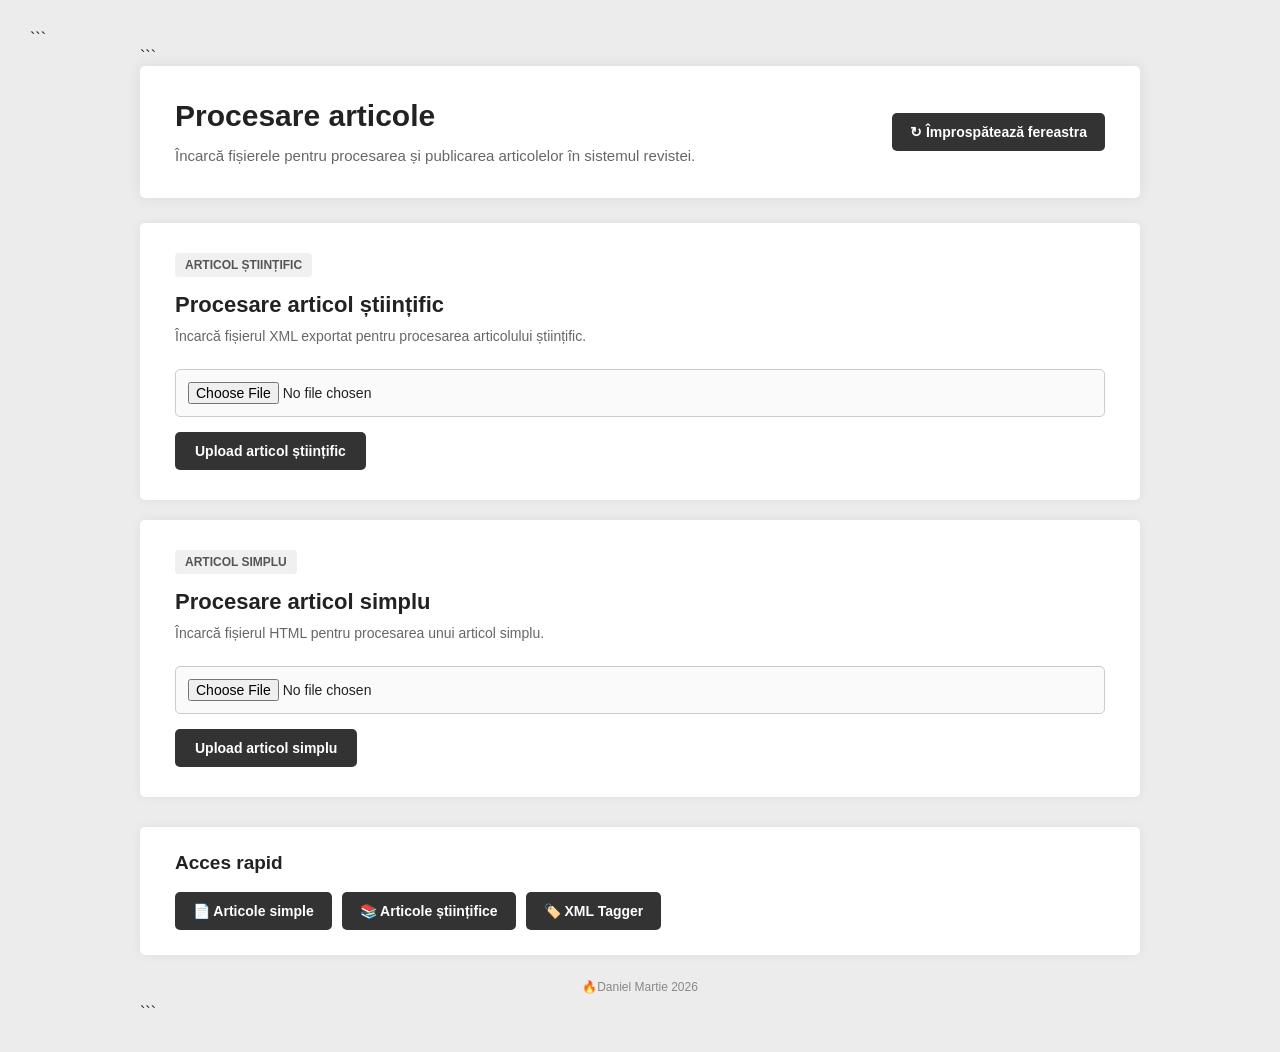
==== commit 37df69da: "Update index.html" ====
--- a/templates/index.html
+++ b/templates/index.html
@@ -4,7 +4,6 @@
 
 <head>
 
-```
 <meta charset="UTF-8">
 
 <meta
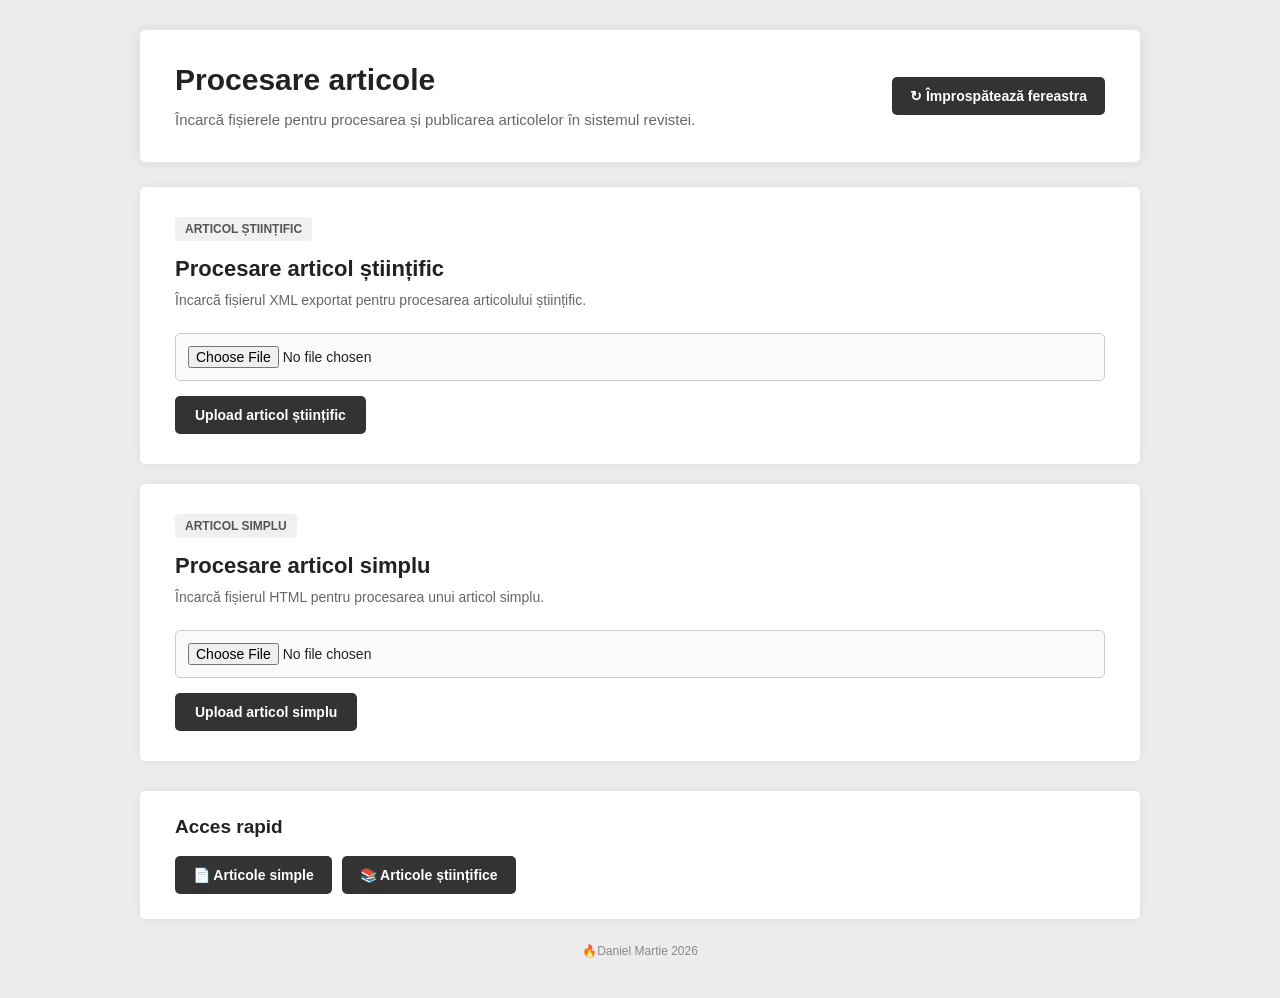
==== commit 421819d8: "Add files via upload" ====
--- a/templates/index.html
+++ b/templates/index.html
@@ -4,1219 +4,1193 @@
 
 <head>
 
-<meta charset="UTF-8">
-
-<meta
-    name="viewport"
-    content="width=device-width, initial-scale=1.0"
->
-
-<title>Procesare articole</title>
-
-
-<style>
-
-    /* ==================================================
-       GENERAL
-       ================================================== */
-
-    * {
-        box-sizing: border-box;
-    }
-
-
-    body {
-
-        margin: 0;
-
-        padding: 30px;
-
-        background: #ececec;
-
-        font-family:
-            Arial,
-            Helvetica,
-            sans-serif;
-
-        color: #222;
-
-    }
-
-
-    /* ==================================================
-       CONTAINER PRINCIPAL
-       ================================================== */
-
-    .page-container {
-
-        width: 100%;
-
-        max-width: 1000px;
-
-        margin: 0 auto;
-
-    }
-
-
-    /* ==================================================
-       HEADER
-       ================================================== */
-
-    .page-header {
-
-        background: #fff;
-
-        padding: 30px 35px;
-
-        border-radius: 5px;
-
-        box-shadow:
-            0 0 15px rgba(0,0,0,0.08);
-
-        margin-bottom: 25px;
-
-        display: flex;
-
-        justify-content: space-between;
-
-        align-items: center;
-
-        gap: 25px;
-
-    }
-
-
-    .page-header-content {
-
-        flex: 1;
-
-    }
-
-
-    .page-header h1 {
-
-        margin: 0 0 10px 0;
-
-        font-size: 30px;
-
-        line-height: 1.3;
-
-    }
-
-
-    .page-header p {
-
-        margin: 0;
-
-        color: #666;
-
-        font-size: 15px;
-
-        line-height: 1.5;
-
-    }
-
-
-    /* ==================================================
-       BUTON REFRESH
-       ================================================== */
-
-    .refresh-button {
-
-        flex-shrink: 0;
-
-        display: inline-flex;
-
-        align-items: center;
-
-        justify-content: center;
-
-        gap: 7px;
-
-        padding: 11px 18px;
-
-        border: 0;
-
-        border-radius: 5px;
-
-        background: #333;
-
-        color: #fff;
-
-        font-size: 14px;
-
-        font-weight: bold;
-
-        cursor: pointer;
-
-        white-space: nowrap;
-
-    }
-
-
-    .refresh-button:hover {
-
-        background: #555;
-
-    }
-
-
-    .refresh-button:active {
-
-        transform: translateY(1px);
-
-    }
-
-
-    /* ==================================================
-       CARDURI PROCESARE
-       ================================================== */
-
-    .processing-card {
-
-        background: #fff;
-
-        padding: 30px 35px;
-
-        border-radius: 5px;
-
-        box-shadow:
-            0 0 12px rgba(0,0,0,0.06);
-
-        margin-bottom: 20px;
-
-    }
-
-
-    .processing-card h2 {
-
-        margin: 0 0 8px 0;
-
-        font-size: 22px;
-
-    }
-
-
-    .processing-description {
-
-        margin: 0 0 22px 0;
-
-        color: #666;
-
-        font-size: 14px;
-
-        line-height: 1.5;
-
-    }
-
-
-    /* ==================================================
-       LABEL TIP ARTICOL
-       ================================================== */
-
-    .article-type {
-
-        display: inline-block;
-
-        margin-bottom: 15px;
-
-        padding: 5px 10px;
-
-        border-radius: 4px;
-
-        background: #f0f0f0;
-
-        color: #555;
-
-        font-size: 12px;
-
-        font-weight: bold;
-
-    }
-
-
-    /* ==================================================
-       FORMULAR
-       ================================================== */
-
-    .upload-form {
-
-        display: flex;
-
-        flex-direction: column;
-
-        gap: 15px;
-
-    }
-
-
-    /* ==================================================
-       FILE INPUT
-       ================================================== */
-
-    .file-input {
-
-        width: 100%;
-
-        padding: 12px;
-
-        border: 1px solid #ccc;
-
-        border-radius: 5px;
-
-        background: #fafafa;
-
-        font-size: 14px;
-
-        cursor: pointer;
-
-    }
-
-
-    .file-input:hover {
-
-        background: #f5f5f5;
-
-    }
-
-
-    /* ==================================================
-       BUTOANE UPLOAD
-       ================================================== */
-
-    .upload-button {
-
-        display: inline-block;
-
-        width: fit-content;
-
-        padding: 11px 20px;
-
-        border: 0;
-
-        border-radius: 5px;
-
-        background: #333;
-
-        color: #fff;
-
-        cursor: pointer;
-
-        font-size: 14px;
-
-        font-weight: bold;
-
-    }
-
-
-    .upload-button:hover {
-
-        background: #555;
-
-    }
-
-
-    .upload-button:disabled {
-
-        background: #999;
-
-        cursor: not-allowed;
-
-    }
-
-
-    /* ==================================================
-       ARTICOL SIMPLU
-       ================================================== */
-
-    .simple-button {
-
-        background: #333;
-
-    }
-
-
-    .simple-button:hover {
-
-        background: #555;
-
-    }
-
-
-    /* ==================================================
-       ZONA PROGRES
-       ================================================== */
-
-    .progress-container {
-
-        display: none;
-
-        margin-top: 20px;
-
-        padding: 20px;
-
-        background: #fafafa;
-
-        border: 1px solid #ddd;
-
-        border-radius: 5px;
-
-    }
-
-
-    .progress-container.active {
-
-        display: block;
-
-    }
-
-
-    .progress-header {
-
-        display: flex;
-
-        justify-content: space-between;
-
-        align-items: center;
-
-        margin-bottom: 10px;
-
-        gap: 15px;
-
-    }
-
-
-    .progress-title {
-
-        font-size: 14px;
-
-        font-weight: bold;
-
-        color: #333;
-
-    }
-
-
-    .progress-percent {
-
-        font-size: 14px;
-
-        font-weight: bold;
-
-        color: #555;
-
-    }
-
-
-    .progress-bar {
-
-        width: 100%;
-
-        height: 20px;
-
-        background: #e5e5e5;
-
-        border-radius: 10px;
-
-        overflow: hidden;
-
-    }
-
-
-    .progress-fill {
-
-        width: 0%;
-
-        height: 100%;
-
-        background: #333;
-
-        border-radius: 10px;
-
-        transition: width 0.4s ease;
-
-    }
-
-
-    .progress-status {
-
-        margin-top: 10px;
-
-        color: #666;
-
-        font-size: 13px;
-
-    }
-
-
-    /* ==================================================
-       SUCCES
-       ================================================== */
-
-    .success-message {
-
-        display: none;
-
-        margin-top: 20px;
-
-        padding: 20px;
-
-        background: #f5f5f5;
-
-        border: 1px solid #bbb;
-
-        border-radius: 5px;
-
-    }
-
-
-    .success-message.active {
-
-        display: block;
-
-    }
-
-
-    .success-title {
-
-        margin-bottom: 8px;
-
-        font-size: 18px;
-
-        font-weight: bold;
-
-        color: #198754;
-
-    }
-
-
-    .success-text {
-
-        margin-bottom: 15px;
-
-        color: #555;
-
-        font-size: 14px;
-
-    }
-
-
-    .back-processing-button {
-
-        display: inline-block;
-
-        padding: 10px 18px;
-
-        border-radius: 5px;
-
-        background: #333;
-
-        color: #fff;
-
-        text-decoration: none;
-
-        font-size: 14px;
-
-        font-weight: bold;
-
-        cursor: pointer;
-
-        border: 0;
-
-    }
-
-
-    .back-processing-button:hover {
-
-        background: #555;
-
-    }
-
-
-    /* ==================================================
-       EROARE
-       ================================================== */
-
-    .error-message {
-
-        display: none;
-
-        margin-top: 20px;
-
-        padding: 20px;
-
-        background: #fafafa;
-
-        border: 1px solid #bbb;
-
-        border-radius: 5px;
-
-    }
-
-
-    .error-message.active {
-
-        display: block;
-
-    }
-
-
-    .error-title {
-
-        margin-bottom: 8px;
-
-        font-size: 18px;
-
-        font-weight: bold;
-
-        color: #b00000;
-
-    }
-
-
-    .error-text {
-
-        margin-bottom: 15px;
-
-        color: #555;
-
-        font-size: 14px;
-
-        line-height: 1.5;
-
-        word-break: break-word;
-
-    }
-
-
-    /* ==================================================
-       NAVIGARE
-       ================================================== */
-
-    .navigation-section {
-
-        background: #fff;
-
-        padding: 25px 35px;
-
-        border-radius: 5px;
-
-        box-shadow:
-            0 0 12px rgba(0,0,0,0.06);
-
-        margin-top: 30px;
-
-    }
-
-
-    .navigation-title {
-
-        margin: 0 0 18px 0;
-
-        font-size: 19px;
-
-    }
-
-
-    .navigation-buttons {
-
-        display: flex;
-
-        flex-wrap: wrap;
-
-        gap: 10px;
-
-    }
-
-
-    .navigation-button {
-
-        display: inline-block;
-
-        padding: 11px 18px;
-
-        border-radius: 5px;
-
-        background: #333;
-
-        color: #fff;
-
-        text-decoration: none;
-
-        font-size: 14px;
-
-        font-weight: bold;
-
-    }
-
-
-    .navigation-button:hover {
-
-        background: #555;
-
-    }
-
-
-    .navigation-button.simple {
-
-        background: #333;
-
-    }
-
-
-    .navigation-button.simple:hover {
-
-        background: #555;
-
-    }
-
-
-    /* ==================================================
-       XML TAGGER
-       ================================================== */
-
-    .navigation-button.tagger {
-
-        background: #333;
-
-    }
-
-
-    .navigation-button.tagger:hover {
-
-        background: #555;
-
-    }
-
-
-    /* ==================================================
-       FOOTER
-       ================================================== */
-
-    .footer {
-
-        text-align: center;
-
-        padding: 25px 0 10px 0;
-
-        color: #888;
-
-        font-size: 12px;
-
-    }
-
-
-    /* ==================================================
-       MOBILE
-       ================================================== */
-
-    @media (max-width: 700px) {
+    <meta charset="UTF-8">
+
+    <meta
+        name="viewport"
+        content="width=device-width, initial-scale=1.0"
+    >
+
+    <title>Procesare articole</title>
+
+
+    <style>
+
+        /* ==================================================
+           GENERAL
+           ================================================== */
+
+        * {
+            box-sizing: border-box;
+        }
+
 
         body {
 
-            padding: 10px;
-
-        }
-
-
-        .page-header,
-        .processing-card,
+            margin: 0;
+
+            padding: 30px;
+
+            background: #ececec;
+
+            font-family:
+                Arial,
+                Helvetica,
+                sans-serif;
+
+            color: #222;
+
+        }
+
+
+        /* ==================================================
+           CONTAINER PRINCIPAL
+           ================================================== */
+
+        .page-container {
+
+            width: 100%;
+
+            max-width: 1000px;
+
+            margin: 0 auto;
+
+        }
+
+
+        /* ==================================================
+           HEADER
+           ================================================== */
+
+        .page-header {
+
+            background: #fff;
+
+            padding: 30px 35px;
+
+            border-radius: 5px;
+
+            box-shadow:
+                0 0 15px rgba(0,0,0,0.08);
+
+            margin-bottom: 25px;
+
+            display: flex;
+
+            justify-content: space-between;
+
+            align-items: center;
+
+            gap: 25px;
+
+        }
+
+
+        .page-header-content {
+
+            flex: 1;
+
+        }
+
+
+        .page-header h1 {
+
+            margin: 0 0 10px 0;
+
+            font-size: 30px;
+
+            line-height: 1.3;
+
+        }
+
+
+        .page-header p {
+
+            margin: 0;
+
+            color: #666;
+
+            font-size: 15px;
+
+            line-height: 1.5;
+
+        }
+
+
+        /* ==================================================
+           BUTON REFRESH
+           ================================================== */
+
+        .refresh-button {
+
+            flex-shrink: 0;
+
+            display: inline-flex;
+
+            align-items: center;
+
+            justify-content: center;
+
+            gap: 7px;
+
+            padding: 11px 18px;
+
+            border: 0;
+
+            border-radius: 5px;
+
+            background: #333;
+
+            color: #fff;
+
+            font-size: 14px;
+
+            font-weight: bold;
+
+            cursor: pointer;
+
+            white-space: nowrap;
+
+        }
+
+
+        .refresh-button:hover {
+
+            background: #555;
+
+        }
+
+
+        .refresh-button:active {
+
+            transform: translateY(1px);
+
+        }
+
+
+        /* ==================================================
+           CARDURI PROCESARE
+           ================================================== */
+
+        .processing-card {
+
+            background: #fff;
+
+            padding: 30px 35px;
+
+            border-radius: 5px;
+
+            box-shadow:
+                0 0 12px rgba(0,0,0,0.06);
+
+            margin-bottom: 20px;
+
+        }
+
+
+        .processing-card h2 {
+
+            margin: 0 0 8px 0;
+
+            font-size: 22px;
+
+        }
+
+
+        .processing-description {
+
+            margin: 0 0 22px 0;
+
+            color: #666;
+
+            font-size: 14px;
+
+            line-height: 1.5;
+
+        }
+
+
+        /* ==================================================
+           LABEL TIP ARTICOL
+           ================================================== */
+
+        .article-type {
+
+            display: inline-block;
+
+            margin-bottom: 15px;
+
+            padding: 5px 10px;
+
+            border-radius: 4px;
+
+            background: #f0f0f0;
+
+            color: #555;
+
+            font-size: 12px;
+
+            font-weight: bold;
+
+        }
+
+
+        /* ==================================================
+           FORMULAR
+           ================================================== */
+
+        .upload-form {
+
+            display: flex;
+
+            flex-direction: column;
+
+            gap: 15px;
+
+        }
+
+
+        /* ==================================================
+           FILE INPUT
+           ================================================== */
+
+        .file-input {
+
+            width: 100%;
+
+            padding: 12px;
+
+            border: 1px solid #ccc;
+
+            border-radius: 5px;
+
+            background: #fafafa;
+
+            font-size: 14px;
+
+            cursor: pointer;
+
+        }
+
+
+        .file-input:hover {
+
+            background: #f5f5f5;
+
+        }
+
+
+        /* ==================================================
+           BUTOANE UPLOAD
+           ================================================== */
+
+        .upload-button {
+
+            display: inline-block;
+
+            width: fit-content;
+
+            padding: 11px 20px;
+
+            border: 0;
+
+            border-radius: 5px;
+
+            background: #333;
+
+            color: #fff;
+
+            cursor: pointer;
+
+            font-size: 14px;
+
+            font-weight: bold;
+
+        }
+
+
+        .upload-button:hover {
+
+            background: #555;
+
+        }
+
+
+        .upload-button:disabled {
+
+            background: #999;
+
+            cursor: not-allowed;
+
+        }
+
+
+        /* ==================================================
+           ARTICOL SIMPLU
+           ================================================== */
+
+        .simple-button {
+
+            background: #333;
+
+        }
+
+
+        .simple-button:hover {
+
+            background: #555;
+
+        }
+
+
+        /* ==================================================
+           ZONA PROGRES
+           ================================================== */
+
+        .progress-container {
+
+            display: none;
+
+            margin-top: 20px;
+
+            padding: 20px;
+
+            background: #fafafa;
+
+            border: 1px solid #ddd;
+
+            border-radius: 5px;
+
+        }
+
+
+        .progress-container.active {
+
+            display: block;
+
+        }
+
+
+        .progress-header {
+
+            display: flex;
+
+            justify-content: space-between;
+
+            align-items: center;
+
+            margin-bottom: 10px;
+
+            gap: 15px;
+
+        }
+
+
+        .progress-title {
+
+            font-size: 14px;
+
+            font-weight: bold;
+
+            color: #333;
+
+        }
+
+
+        .progress-percent {
+
+            font-size: 14px;
+
+            font-weight: bold;
+
+            color: #555;
+
+        }
+
+
+        .progress-bar {
+
+            width: 100%;
+
+            height: 20px;
+
+            background: #e5e5e5;
+
+            border-radius: 10px;
+
+            overflow: hidden;
+
+        }
+
+
+        .progress-fill {
+
+            width: 0%;
+
+            height: 100%;
+
+            background: #333;
+
+            border-radius: 10px;
+
+            transition: width 0.4s ease;
+
+        }
+
+
+        .progress-status {
+
+            margin-top: 10px;
+
+            color: #666;
+
+            font-size: 13px;
+
+        }
+
+
+        /* ==================================================
+           SUCCES
+           ================================================== */
+
+        .success-message {
+
+            display: none;
+
+            margin-top: 20px;
+
+            padding: 20px;
+
+            background: #f5f5f5;
+
+            border: 1px solid #bbb;
+
+            border-radius: 5px;
+
+        }
+
+
+        .success-message.active {
+
+            display: block;
+
+        }
+
+
+        .success-title {
+
+            margin-bottom: 8px;
+
+            font-size: 18px;
+
+            font-weight: bold;
+
+            color: #198754;
+
+        }
+
+
+        .success-text {
+
+            margin-bottom: 15px;
+
+            color: #555;
+
+            font-size: 14px;
+
+        }
+
+
+        .back-processing-button {
+
+            display: inline-block;
+
+            padding: 10px 18px;
+
+            border-radius: 5px;
+
+            background: #333;
+
+            color: #fff;
+
+            text-decoration: none;
+
+            font-size: 14px;
+
+            font-weight: bold;
+
+            cursor: pointer;
+
+            border: 0;
+
+        }
+
+
+        .back-processing-button:hover {
+
+            background: #555;
+
+        }
+
+
+        /* ==================================================
+           EROARE
+           ================================================== */
+
+        .error-message {
+
+            display: none;
+
+            margin-top: 20px;
+
+            padding: 20px;
+
+            background: #fafafa;
+
+            border: 1px solid #bbb;
+
+            border-radius: 5px;
+
+        }
+
+
+        .error-message.active {
+
+            display: block;
+
+        }
+
+
+        .error-title {
+
+            margin-bottom: 8px;
+
+            font-size: 18px;
+
+            font-weight: bold;
+
+            color: #b00000;
+
+        }
+
+
+        .error-text {
+
+            margin-bottom: 15px;
+
+            color: #555;
+
+            font-size: 14px;
+
+            line-height: 1.5;
+
+            word-break: break-word;
+
+        }
+
+
+        /* ==================================================
+           NAVIGARE
+           ================================================== */
+
         .navigation-section {
 
-            padding: 22px;
-
-        }
-
-
-        .page-header {
-
-            flex-direction: column;
-
-            align-items: stretch;
-
-        }
-
-
-        .page-header h1 {
-
-            font-size: 25px;
-
-        }
-
-
-        .processing-card h2 {
-
-            font-size: 20px;
-
-        }
-
-
-        .refresh-button {
-
-            width: 100%;
-
-        }
-
-
-        .upload-button,
+            background: #fff;
+
+            padding: 25px 35px;
+
+            border-radius: 5px;
+
+            box-shadow:
+                0 0 12px rgba(0,0,0,0.06);
+
+            margin-top: 30px;
+
+        }
+
+
+        .navigation-title {
+
+            margin: 0 0 18px 0;
+
+            font-size: 19px;
+
+        }
+
+
+        .navigation-buttons {
+
+            display: flex;
+
+            flex-wrap: wrap;
+
+            gap: 10px;
+
+        }
+
+
         .navigation-button {
 
-            width: 100%;
+            display: inline-block;
+
+            padding: 11px 18px;
+
+            border-radius: 5px;
+
+            background: #333;
+
+            color: #fff;
+
+            text-decoration: none;
+
+            font-size: 14px;
+
+            font-weight: bold;
+
+        }
+
+
+        .navigation-button:hover {
+
+            background: #555;
+
+        }
+
+
+        .navigation-button.simple {
+
+            background: #333;
+
+        }
+
+
+        .navigation-button.simple:hover {
+
+            background: #555;
+
+        }
+
+
+        /* ==================================================
+           FOOTER
+           ================================================== */
+
+        .footer {
 
             text-align: center;
 
-        }
-
-
-        .navigation-buttons {
-
-            flex-direction: column;
-
-        }
-
-
-        .progress-header {
-
-            align-items: flex-start;
-
-        }
-
-    }
-
-</style>
-```
+            padding: 25px 0 10px 0;
+
+            color: #888;
+
+            font-size: 12px;
+
+        }
+
+
+        /* ==================================================
+           MOBILE
+           ================================================== */
+
+        @media (max-width: 700px) {
+
+            body {
+
+                padding: 10px;
+
+            }
+
+
+            .page-header,
+            .processing-card,
+            .navigation-section {
+
+                padding: 22px;
+
+            }
+
+
+            .page-header {
+
+                flex-direction: column;
+
+                align-items: stretch;
+
+            }
+
+
+            .page-header h1 {
+
+                font-size: 25px;
+
+            }
+
+
+            .processing-card h2 {
+
+                font-size: 20px;
+
+            }
+
+
+            .refresh-button {
+
+                width: 100%;
+
+            }
+
+
+            .upload-button,
+            .navigation-button {
+
+                width: 100%;
+
+                text-align: center;
+
+            }
+
+
+            .navigation-buttons {
+
+                flex-direction: column;
+
+            }
+
+
+            .progress-header {
+
+                align-items: flex-start;
+
+            }
+
+        }
+
+    </style>
 
 </head>
 
+
 <body>
 
+
 <div class="page-container">
 
-```
-<!-- ==================================================
-     HEADER
-     ================================================== -->
-
-<header class="page-header">
-
-
-    <div class="page-header-content">
-
-        <h1>
-            Procesare articole
-        </h1>
-
-
-        <p>
-            Încarcă fișierele pentru procesarea și publicarea
-            articolelor în sistemul revistei.
-        </p>
-
-    </div>
-
 
     <!-- ==================================================
-         BUTON REFRESH
+         HEADER
          ================================================== -->
 
-    <button
-        type="button"
-        class="refresh-button"
-        onclick="window.location.reload();"
-        title="Împrospătează pagina"
-    >
-        ↻ Împrospătează fereastra
-    </button>
-
-
-</header>
-
-
-<!-- ==================================================
-     ARTICOL ȘTIINȚIFIC
-     ================================================== -->
-
-<section
-    class="processing-card"
-    id="scientificCard"
->
-
-    <span class="article-type">
-        ARTICOL ȘTIINȚIFIC
-    </span>
-
-
-    <h2>
-        Procesare articol științific
-    </h2>
-
-
-    <p class="processing-description">
-        Încarcă fișierul XML exportat pentru procesarea
-        articolului științific.
-    </p>
-
-
-    <form
-        id="scientificForm"
-        action="/upload/"
-        method="post"
-        enctype="multipart/form-data"
-        class="upload-form"
-    >
-
-        <input
-            type="file"
-            name="file"
-            accept=".xml"
-            class="file-input"
-            id="scientificFile"
-            required
-        >
-
-
-        <button
-            type="submit"
-            class="upload-button"
-            id="scientificButton"
-        >
-            Upload articol științific
-        </button>
-
-    </form>
-
-
-    <!-- ==================================================
-         PROGRES ȘTIINȚIFIC
-         ================================================== -->
-
-    <div
-        class="progress-container"
-        id="scientificProgress"
-    >
-
-        <div class="progress-header">
-
-            <div
-                class="progress-title"
-                id="scientificProgressTitle"
-            >
-                Se procesează articolul...
-            </div>
-
-
-            <div
-                class="progress-percent"
-                id="scientificProgressPercent"
-            >
-                0%
-            </div>
+    <header class="page-header">
+
+
+        <div class="page-header-content">
+
+            <h1>
+                Procesare articole
+            </h1>
+
+
+            <p>
+                Încarcă fișierele pentru procesarea și publicarea
+                articolelor în sistemul revistei.
+            </p>
 
         </div>
 
 
-        <div class="progress-bar">
-
-            <div
-                class="progress-fill"
-                id="scientificProgressFill"
-            ></div>
-
-        </div>
-
-
-        <div
-            class="progress-status"
-            id="scientificProgressStatus"
-        >
-            Se pregătește fișierul...
-        </div>
-
-    </div>
-
-
-    <!-- ==================================================
-         SUCCES ȘTIINȚIFIC
-         ================================================== -->
-
-    <div
-        class="success-message"
-        id="scientificSuccess"
-    >
-
-        <div class="success-title">
-            ✓ Articol procesat cu succes!
-        </div>
-
-
-        <div class="success-text">
-            Articolul științific a fost procesat și
-            publicat cu succes în sistem.
-        </div>
-
-    </div>
-
-
-    <!-- ==================================================
-         EROARE ȘTIINȚIFICĂ
-         ================================================== -->
-
-    <div
-        class="error-message"
-        id="scientificError"
-    >
-
-        <div class="error-title">
-            ✕ A apărut o eroare
-        </div>
-
-
-        <div
-            class="error-text"
-            id="scientificErrorText"
-        >
-            Articolul nu a putut fi procesat.
-        </div>
-
+        <!-- ==================================================
+             BUTON REFRESH
+             ================================================== -->
 
         <button
             type="button"
-            class="back-processing-button"
-            onclick="resetProcessing('scientific')"
+            class="refresh-button"
+            onclick="window.location.reload();"
+            title="Împrospătează pagina"
         >
-            ← Încearcă din nou
+            ↻ Împrospătează fereastra
         </button>
 
+
+    </header>
+
+
+    <!-- ==================================================
+         ARTICOL ȘTIINȚIFIC
+         ================================================== -->
+
+    <section
+        class="processing-card"
+        id="scientificCard"
+    >
+
+        <span class="article-type">
+            ARTICOL ȘTIINȚIFIC
+        </span>
+
+
+        <h2>
+            Procesare articol științific
+        </h2>
+
+
+        <p class="processing-description">
+            Încarcă fișierul XML exportat pentru procesarea
+            articolului științific.
+        </p>
+
+
+        <form
+            id="scientificForm"
+            action="/upload/"
+            method="post"
+            enctype="multipart/form-data"
+            class="upload-form"
+        >
+
+            <input
+                type="file"
+                name="file"
+                accept=".xml"
+                class="file-input"
+                id="scientificFile"
+                required
+            >
+
+
+            <button
+                type="submit"
+                class="upload-button"
+                id="scientificButton"
+            >
+                Upload articol științific
+            </button>
+
+        </form>
+
+
+        <!-- ==================================================
+             PROGRES ȘTIINȚIFIC
+             ================================================== -->
+
+        <div
+            class="progress-container"
+            id="scientificProgress"
+        >
+
+            <div class="progress-header">
+
+                <div
+                    class="progress-title"
+                    id="scientificProgressTitle"
+                >
+                    Se procesează articolul...
+                </div>
+
+
+                <div
+                    class="progress-percent"
+                    id="scientificProgressPercent"
+                >
+                    0%
+                </div>
+
+            </div>
+
+
+            <div class="progress-bar">
+
+                <div
+                    class="progress-fill"
+                    id="scientificProgressFill"
+                ></div>
+
+            </div>
+
+
+            <div
+                class="progress-status"
+                id="scientificProgressStatus"
+            >
+                Se pregătește fișierul...
+            </div>
+
+        </div>
+
+
+        <!-- ==================================================
+             SUCCES ȘTIINȚIFIC
+             ================================================== -->
+
+        <div
+            class="success-message"
+            id="scientificSuccess"
+        >
+
+            <div class="success-title">
+                ✓ Articol procesat cu succes!
+            </div>
+
+
+            <div class="success-text">
+                Articolul științific a fost procesat și
+                publicat cu succes în sistem.
+            </div>
+
+        </div>
+
+
+        <!-- ==================================================
+             EROARE ȘTIINȚIFICĂ
+             ================================================== -->
+
+        <div
+            class="error-message"
+            id="scientificError"
+        >
+
+            <div class="error-title">
+                ✕ A apărut o eroare
+            </div>
+
+
+            <div
+                class="error-text"
+                id="scientificErrorText"
+            >
+                Articolul nu a putut fi procesat.
+            </div>
+
+
+            <button
+                type="button"
+                class="back-processing-button"
+                onclick="resetProcessing('scientific')"
+            >
+                ← Încearcă din nou
+            </button>
+
+        </div>
+
+    </section>
+
+
+    <!-- ==================================================
+         ARTICOL SIMPLU
+         ================================================== -->
+
+    <section
+        class="processing-card"
+        id="simpleCard"
+    >
+
+        <span class="article-type">
+            ARTICOL SIMPLU
+        </span>
+
+
+        <h2>
+            Procesare articol simplu
+        </h2>
+
+
+        <p class="processing-description">
+            Încarcă fișierul HTML pentru procesarea
+            unui articol simplu.
+        </p>
+
+
+        <form
+            id="simpleForm"
+            action="/upload-simple/"
+            method="post"
+            enctype="multipart/form-data"
+            class="upload-form"
+        >
+
+            <input
+                type="file"
+                name="file"
+                accept=".html"
+                class="file-input"
+                id="simpleFile"
+                required
+            >
+
+
+            <button
+                type="submit"
+                class="upload-button simple-button"
+                id="simpleButton"
+            >
+                Upload articol simplu
+            </button>
+
+        </form>
+
+
+        <!-- ==================================================
+             PROGRES SIMPLU
+             ================================================== -->
+
+        <div
+            class="progress-container"
+            id="simpleProgress"
+        >
+
+            <div class="progress-header">
+
+                <div
+                    class="progress-title"
+                    id="simpleProgressTitle"
+                >
+                    Se procesează articolul...
+                </div>
+
+
+                <div
+                    class="progress-percent"
+                    id="simpleProgressPercent"
+                >
+                    0%
+                </div>
+
+            </div>
+
+
+            <div class="progress-bar">
+
+                <div
+                    class="progress-fill"
+                    id="simpleProgressFill"
+                ></div>
+
+            </div>
+
+
+            <div
+                class="progress-status"
+                id="simpleProgressStatus"
+            >
+                Se pregătește fișierul...
+            </div>
+
+        </div>
+
+
+        <!-- ==================================================
+             SUCCES SIMPLU
+             ================================================== -->
+
+        <div
+            class="success-message"
+            id="simpleSuccess"
+        >
+
+            <div class="success-title">
+                ✓ Articol procesat cu succes!
+            </div>
+
+
+            <div class="success-text">
+                Articolul simplu a fost procesat și
+                publicat cu succes în sistem.
+            </div>
+
+        </div>
+
+
+        <!-- ==================================================
+             EROARE SIMPLU
+             ================================================== -->
+
+        <div
+            class="error-message"
+            id="simpleError"
+        >
+
+            <div class="error-title">
+                ✕ A apărut o eroare
+            </div>
+
+
+            <div
+                class="error-text"
+                id="simpleErrorText"
+            >
+                Articolul nu a putut fi procesat.
+            </div>
+
+
+            <button
+                type="button"
+                class="back-processing-button"
+                onclick="resetProcessing('simple')"
+            >
+                ← Încearcă din nou
+            </button>
+
+        </div>
+
+    </section>
+
+
+    <!-- ==================================================
+         NAVIGARE
+         ================================================== -->
+
+    <section class="navigation-section">
+
+        <h2 class="navigation-title">
+            Acces rapid
+        </h2>
+
+
+        <div class="navigation-buttons">
+
+
+            <!-- ARTICOLE SIMPLE -->
+
+            <a
+                href="https://diaconu-daniel.ro/reviste/simple/articole/"
+                class="navigation-button simple"
+                target="_blank"
+                rel="noopener noreferrer"
+            >
+                📄 Articole simple
+            </a>
+
+
+            <!-- ARTICOLE ȘTIINȚIFICE -->
+
+            <a
+                href="https://diaconu-daniel.ro/reviste/articole.php"
+                class="navigation-button"
+                target="_blank"
+                rel="noopener noreferrer"
+            >
+                📚 Articole științifice
+            </a>
+
+
+        </div>
+
+    </section>
+
+
+    <!-- ==================================================
+         FOOTER
+         ================================================== -->
+
+    <div class="footer">
+
+       🔥Daniel Martie 2026
+
     </div>
 
-</section>
-
-
-<!-- ==================================================
-     ARTICOL SIMPLU
-     ================================================== -->
-
-<section
-    class="processing-card"
-    id="simpleCard"
->
-
-    <span class="article-type">
-        ARTICOL SIMPLU
-    </span>
-
-
-    <h2>
-        Procesare articol simplu
-    </h2>
-
-
-    <p class="processing-description">
-        Încarcă fișierul HTML pentru procesarea
-        unui articol simplu.
-    </p>
-
-
-    <form
-        id="simpleForm"
-        action="/upload-simple/"
-        method="post"
-        enctype="multipart/form-data"
-        class="upload-form"
-    >
-
-        <input
-            type="file"
-            name="file"
-            accept=".html"
-            class="file-input"
-            id="simpleFile"
-            required
-        >
-
-
-        <button
-            type="submit"
-            class="upload-button simple-button"
-            id="simpleButton"
-        >
-            Upload articol simplu
-        </button>
-
-    </form>
-
-
-    <!-- ==================================================
-         PROGRES SIMPLU
-         ================================================== -->
-
-    <div
-        class="progress-container"
-        id="simpleProgress"
-    >
-
-        <div class="progress-header">
-
-            <div
-                class="progress-title"
-                id="simpleProgressTitle"
-            >
-                Se procesează articolul...
-            </div>
-
-
-            <div
-                class="progress-percent"
-                id="simpleProgressPercent"
-            >
-                0%
-            </div>
-
-        </div>
-
-
-        <div class="progress-bar">
-
-            <div
-                class="progress-fill"
-                id="simpleProgressFill"
-            ></div>
-
-        </div>
-
-
-        <div
-            class="progress-status"
-            id="simpleProgressStatus"
-        >
-            Se pregătește fișierul...
-        </div>
-
-    </div>
-
-
-    <!-- ==================================================
-         SUCCES SIMPLU
-         ================================================== -->
-
-    <div
-        class="success-message"
-        id="simpleSuccess"
-    >
-
-        <div class="success-title">
-            ✓ Articol procesat cu succes!
-        </div>
-
-
-        <div class="success-text">
-            Articolul simplu a fost procesat și
-            publicat cu succes în sistem.
-        </div>
-
-    </div>
-
-
-    <!-- ==================================================
-         EROARE SIMPLU
-         ================================================== -->
-
-    <div
-        class="error-message"
-        id="simpleError"
-    >
-
-        <div class="error-title">
-            ✕ A apărut o eroare
-        </div>
-
-
-        <div
-            class="error-text"
-            id="simpleErrorText"
-        >
-            Articolul nu a putut fi procesat.
-        </div>
-
-
-        <button
-            type="button"
-            class="back-processing-button"
-            onclick="resetProcessing('simple')"
-        >
-            ← Încearcă din nou
-        </button>
-
-    </div>
-
-</section>
-
-
-<!-- ==================================================
-     NAVIGARE
-     ================================================== -->
-
-<section class="navigation-section">
-
-    <h2 class="navigation-title">
-        Acces rapid
-    </h2>
-
-
-    <div class="navigation-buttons">
-
-
-        <!-- ARTICOLE SIMPLE -->
-
-        <a
-            href="https://diaconu-daniel.ro/reviste/simple/articole/"
-            class="navigation-button simple"
-            target="_blank"
-            rel="noopener noreferrer"
-        >
-            📄 Articole simple
-        </a>
-
-
-        <!-- ARTICOLE ȘTIINȚIFICE -->
-
-        <a
-            href="https://diaconu-daniel.ro/reviste/articole.php"
-            class="navigation-button"
-            target="_blank"
-            rel="noopener noreferrer"
-        >
-            📚 Articole științifice
-        </a>
-
-
-        <!-- XML TAGGER -->
-
-        <a
-            href="/xml-tagger"
-            class="navigation-button tagger"
-        >
-            🏷️ XML Tagger
-        </a>
-
-
-    </div>
-
-</section>
-
-
-<!-- ==================================================
-     FOOTER
-     ================================================== -->
-
-<div class="footer">
-
-   🔥Daniel Martie 2026
 
 </div>
-```
-
-</div>
+
 
 <script>
 
@@ -1776,6 +1750,7 @@
 
 </script>
 
+
 </body>
 
 </html>
